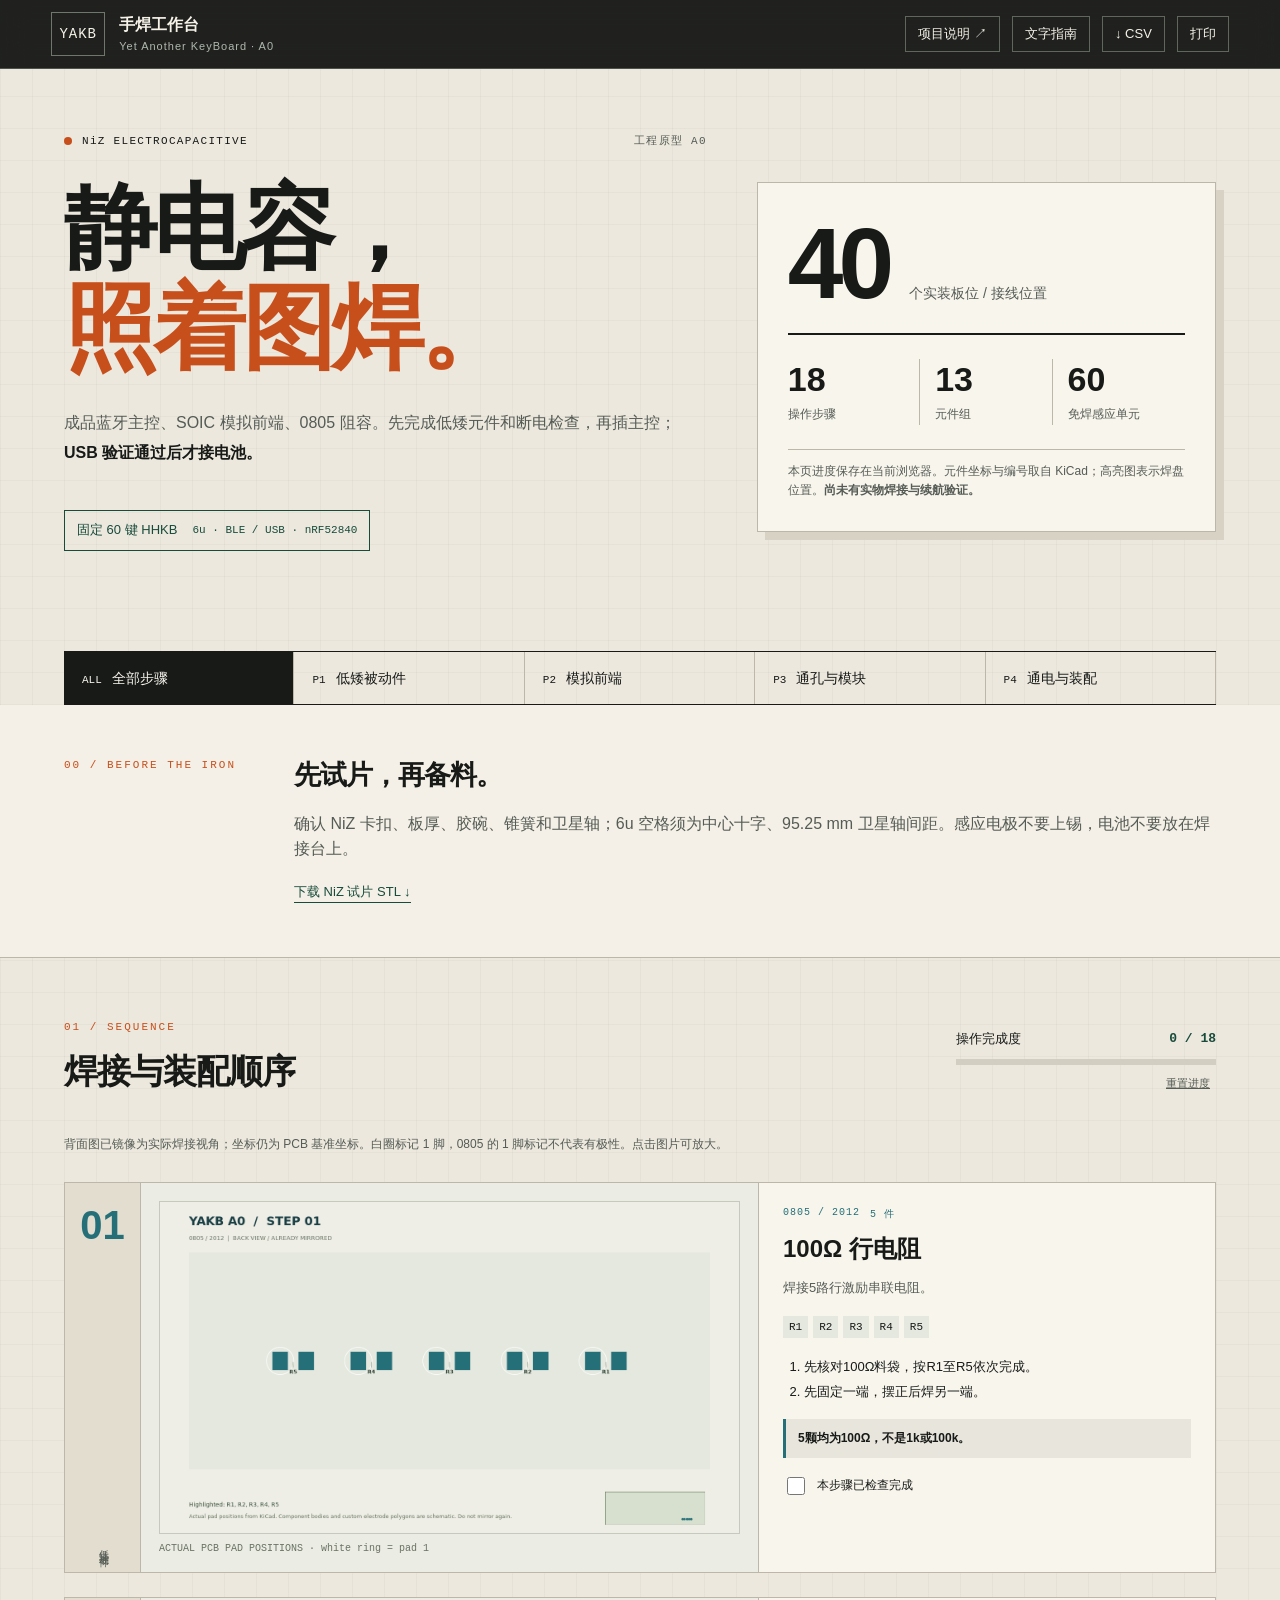
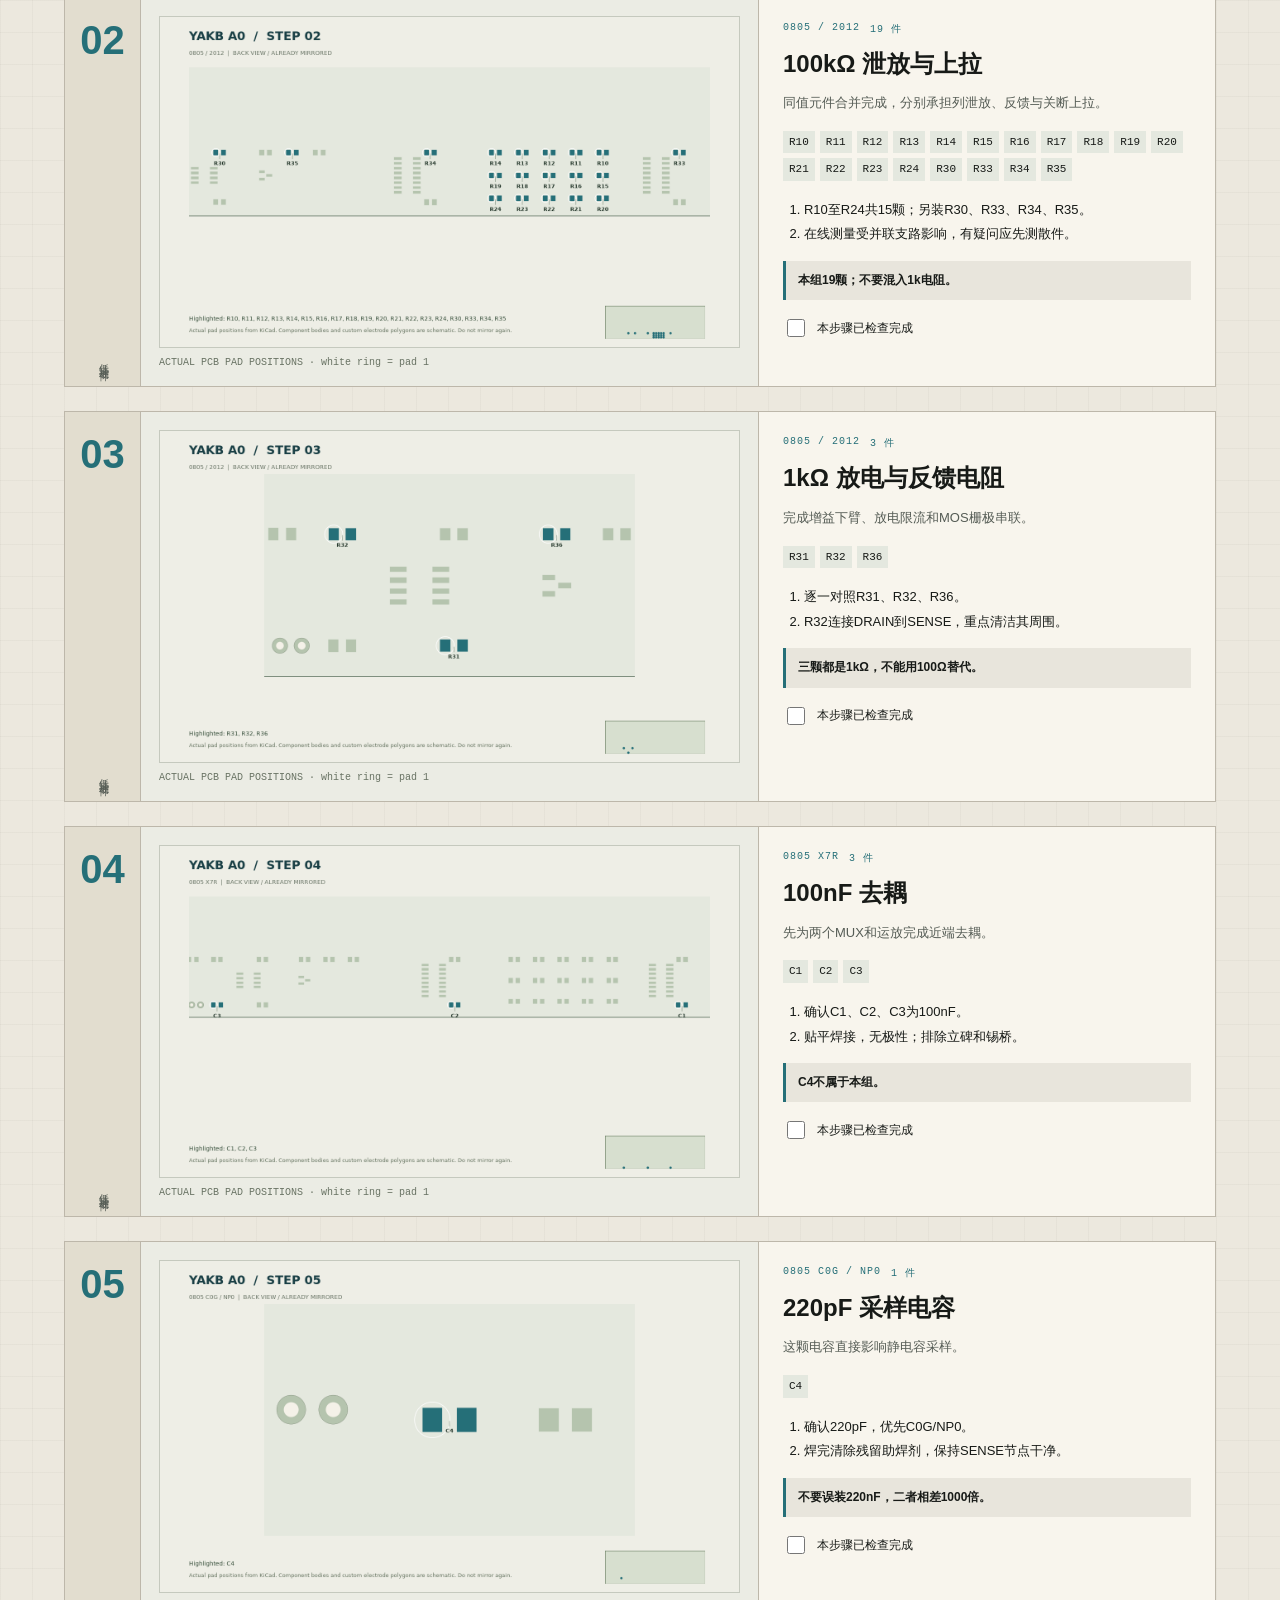
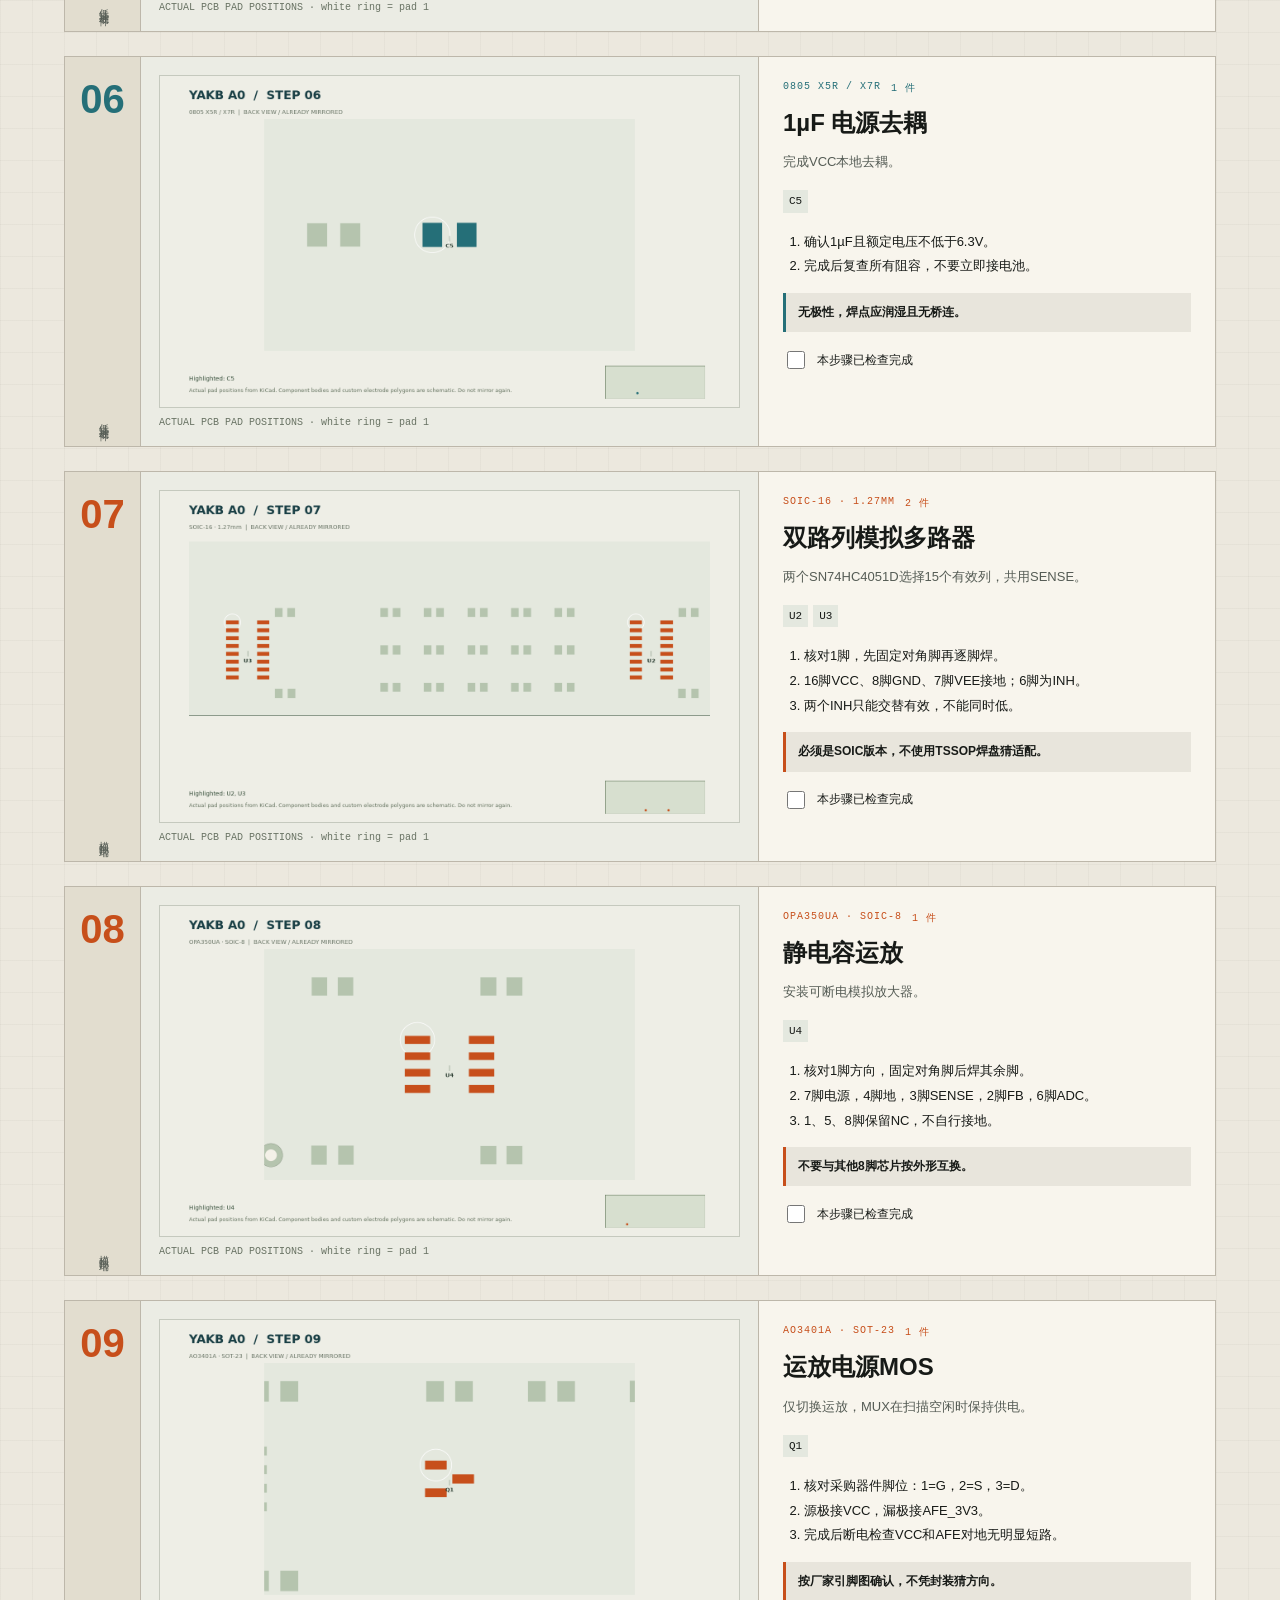
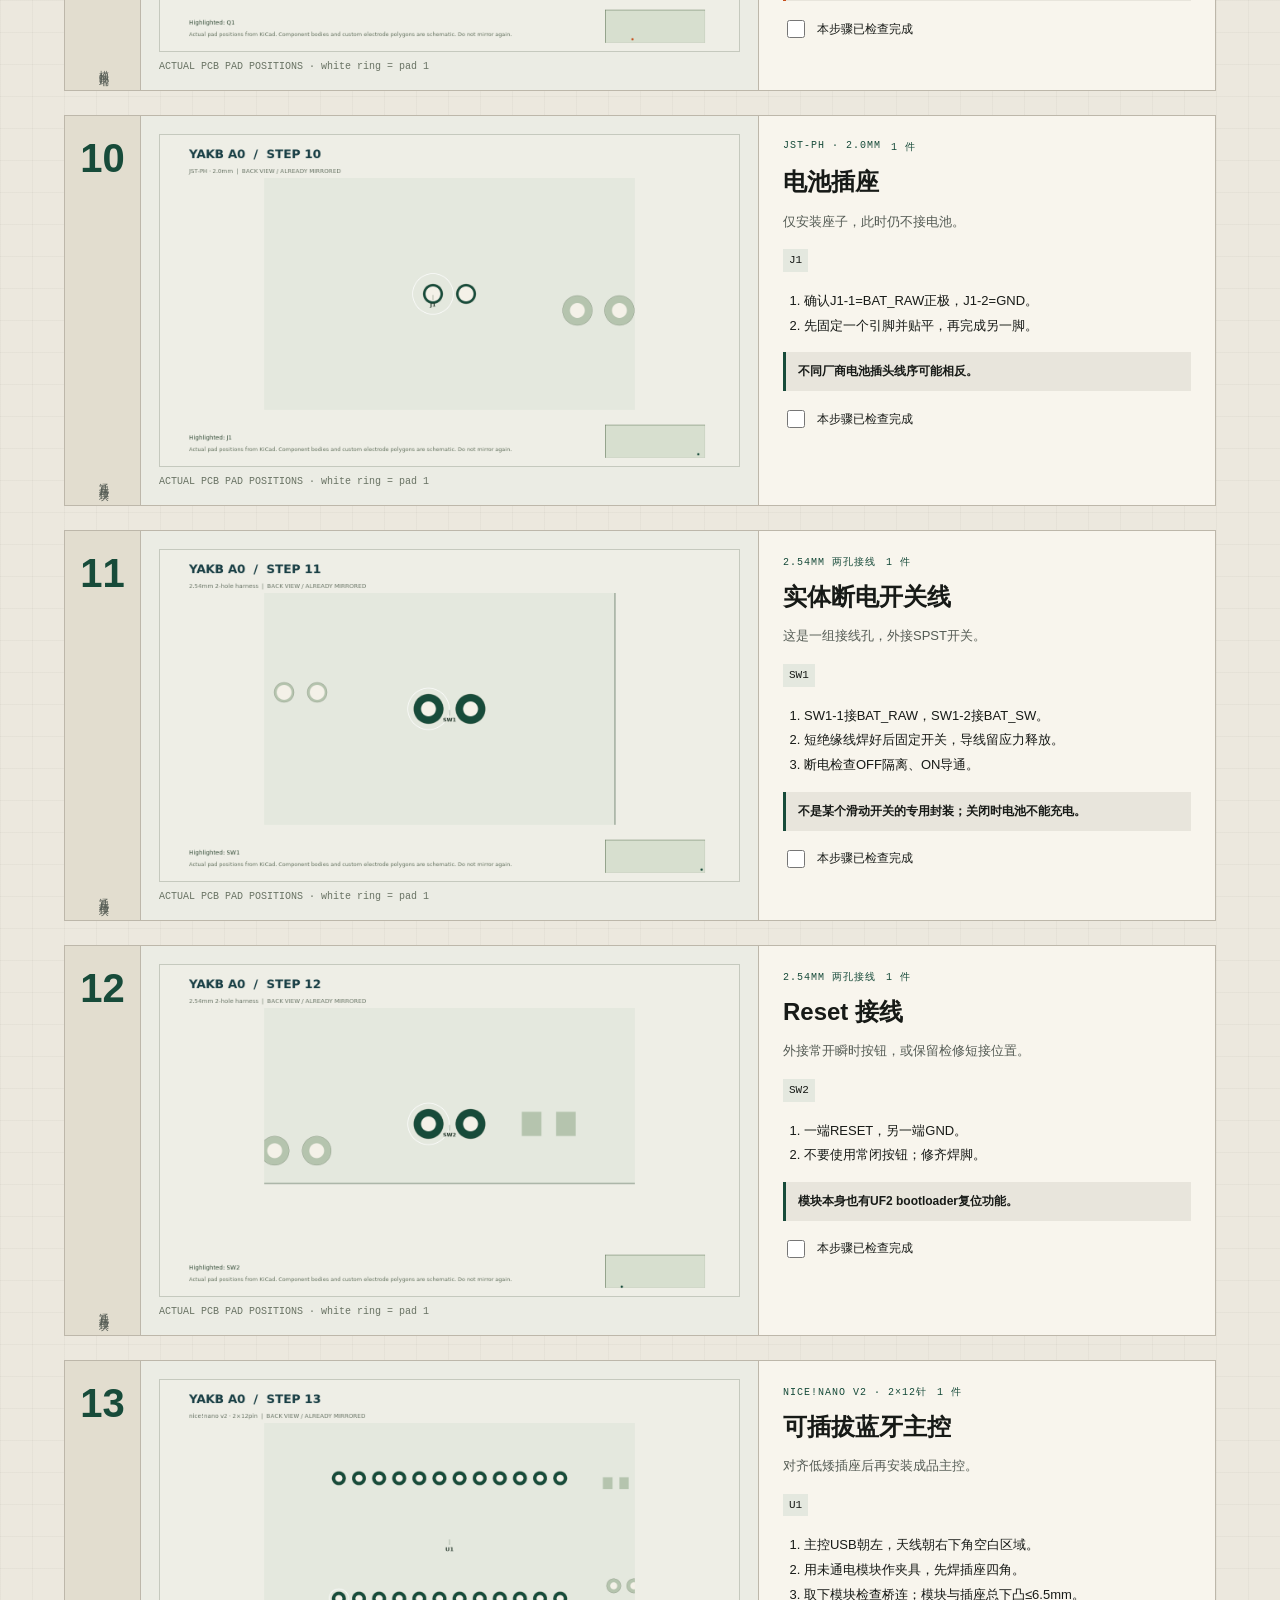
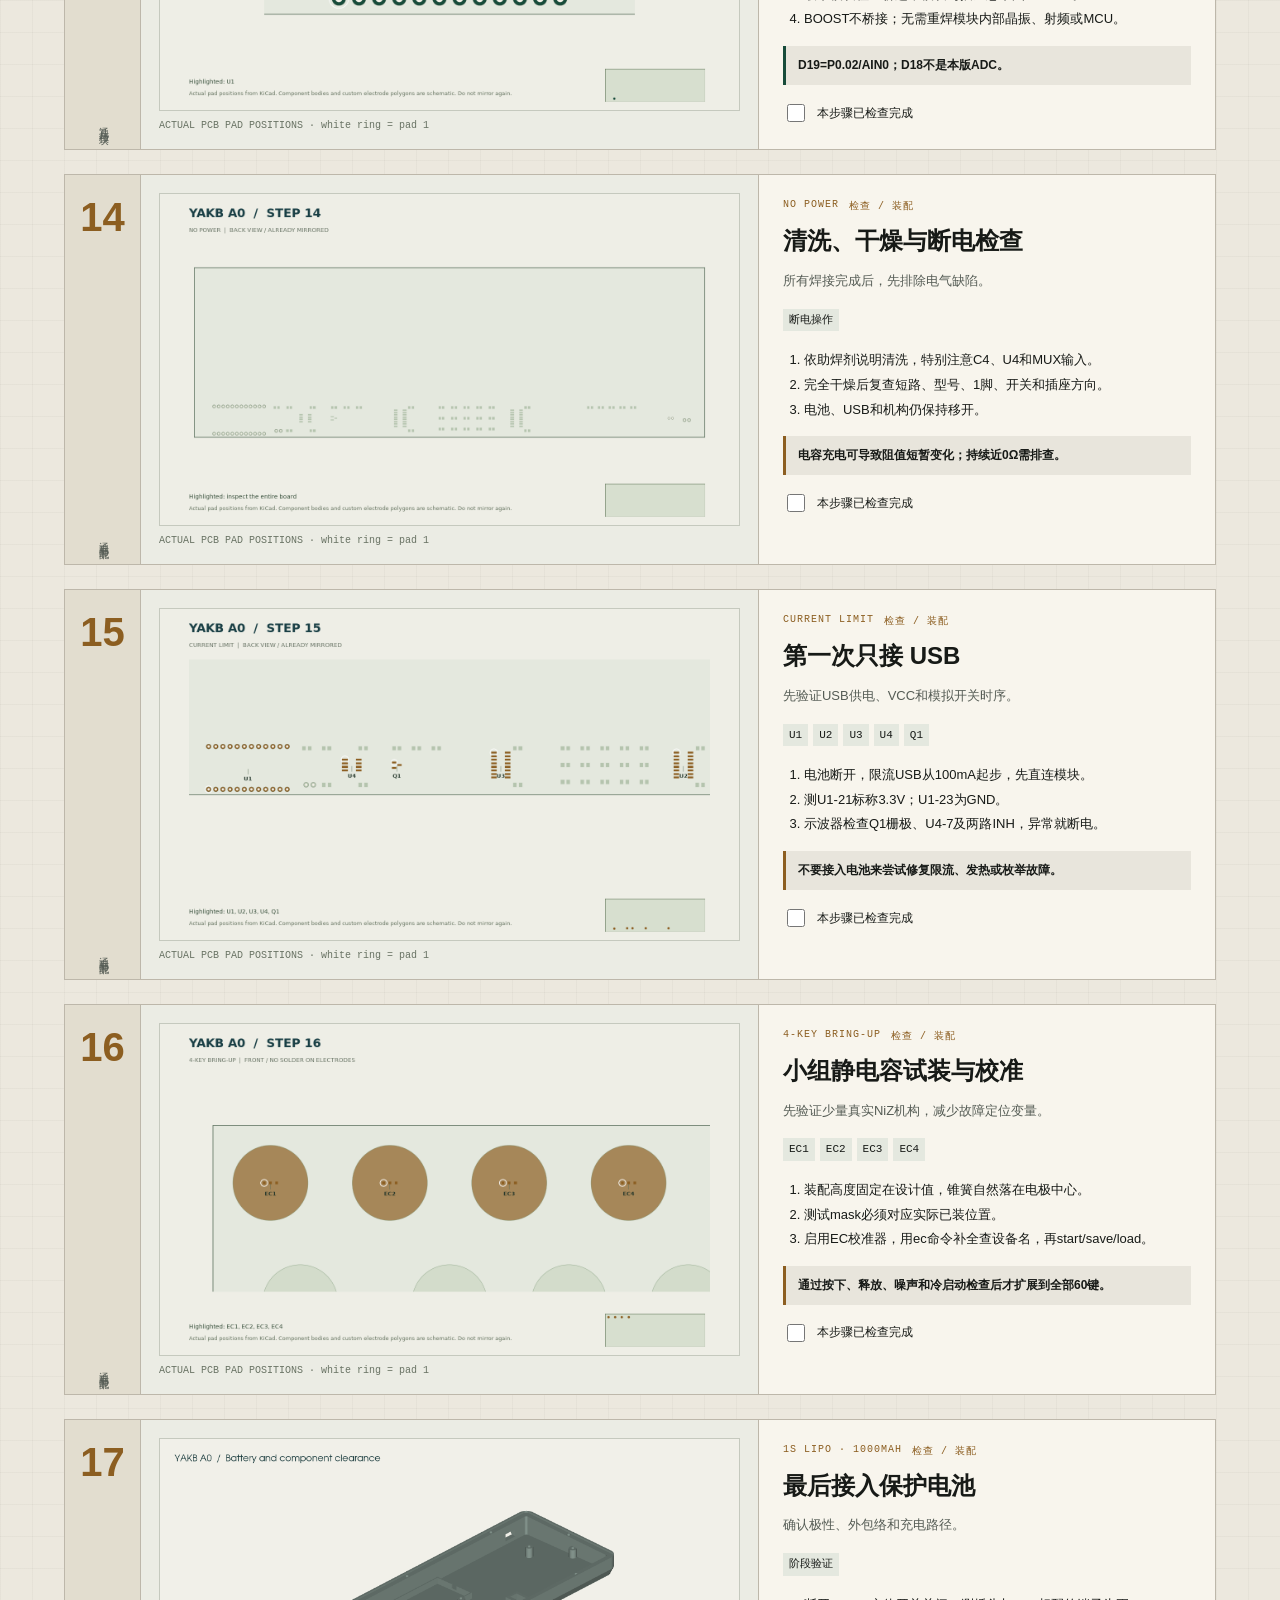
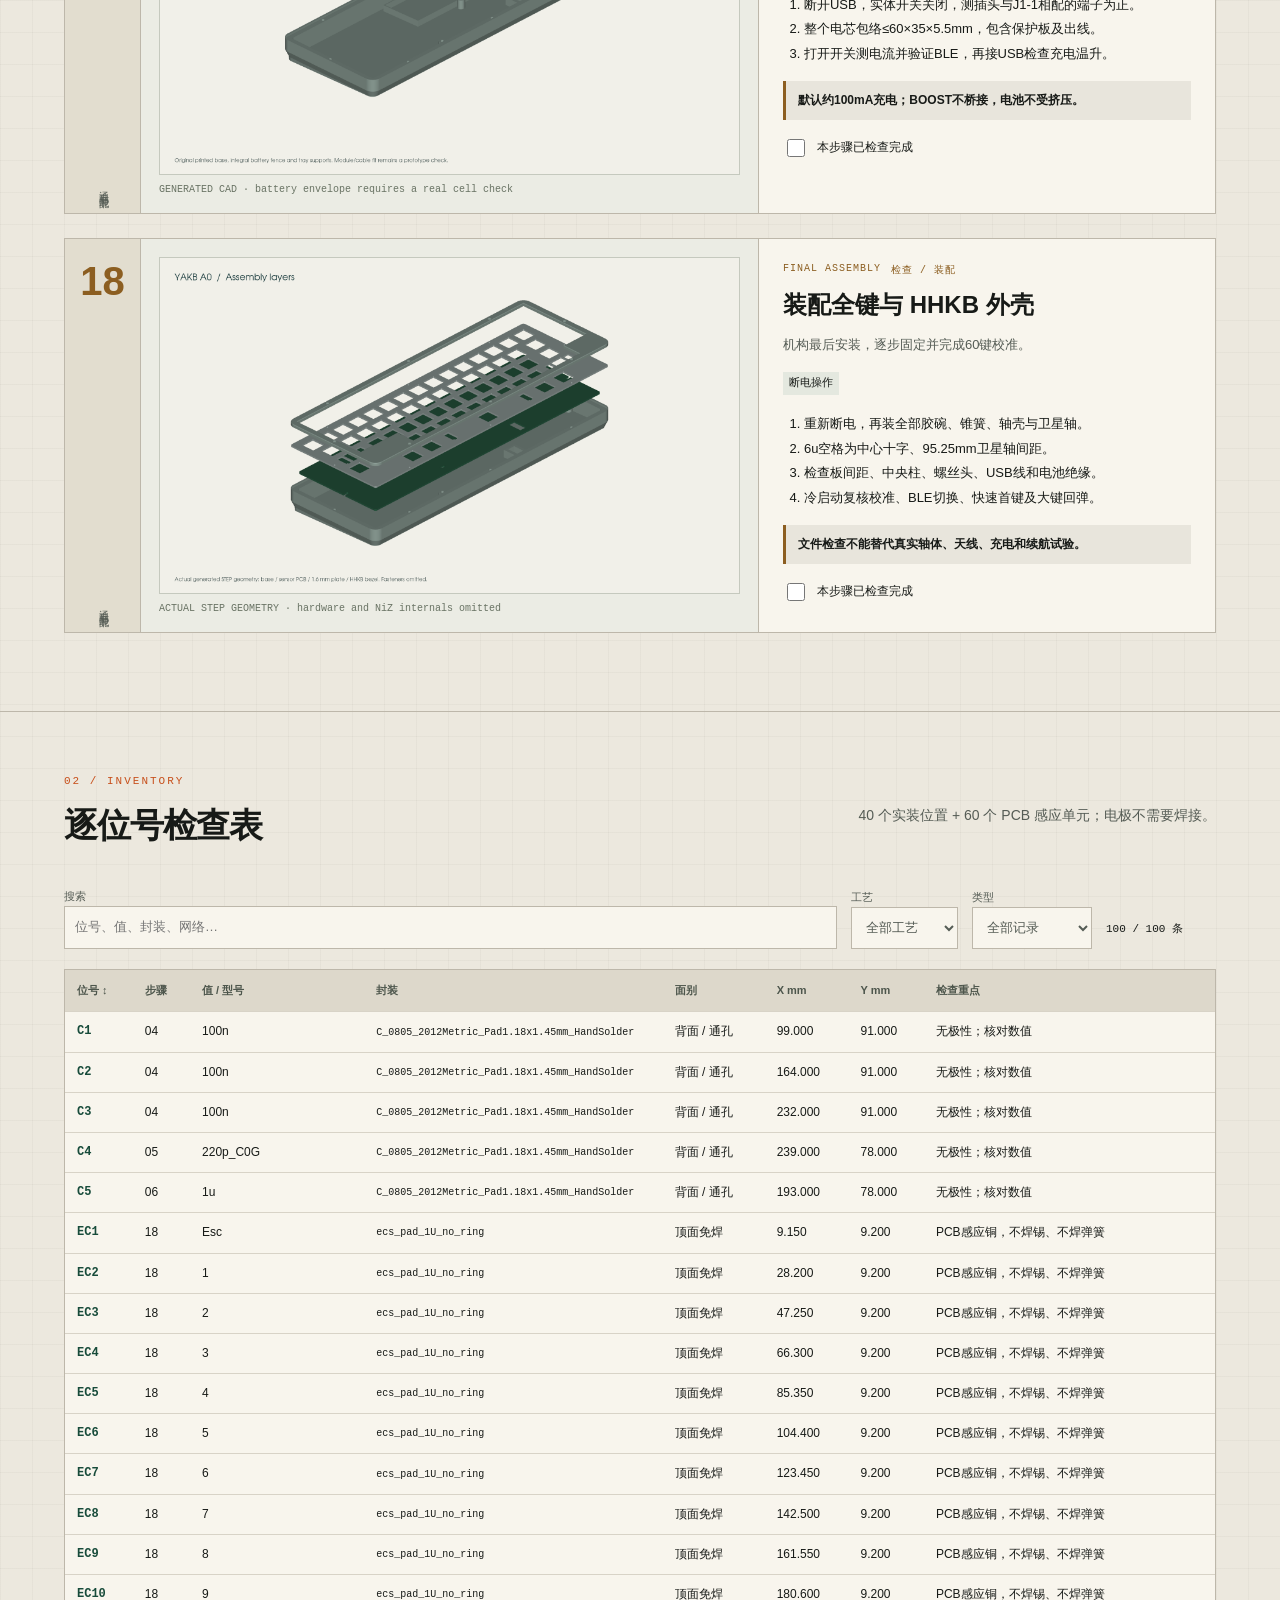
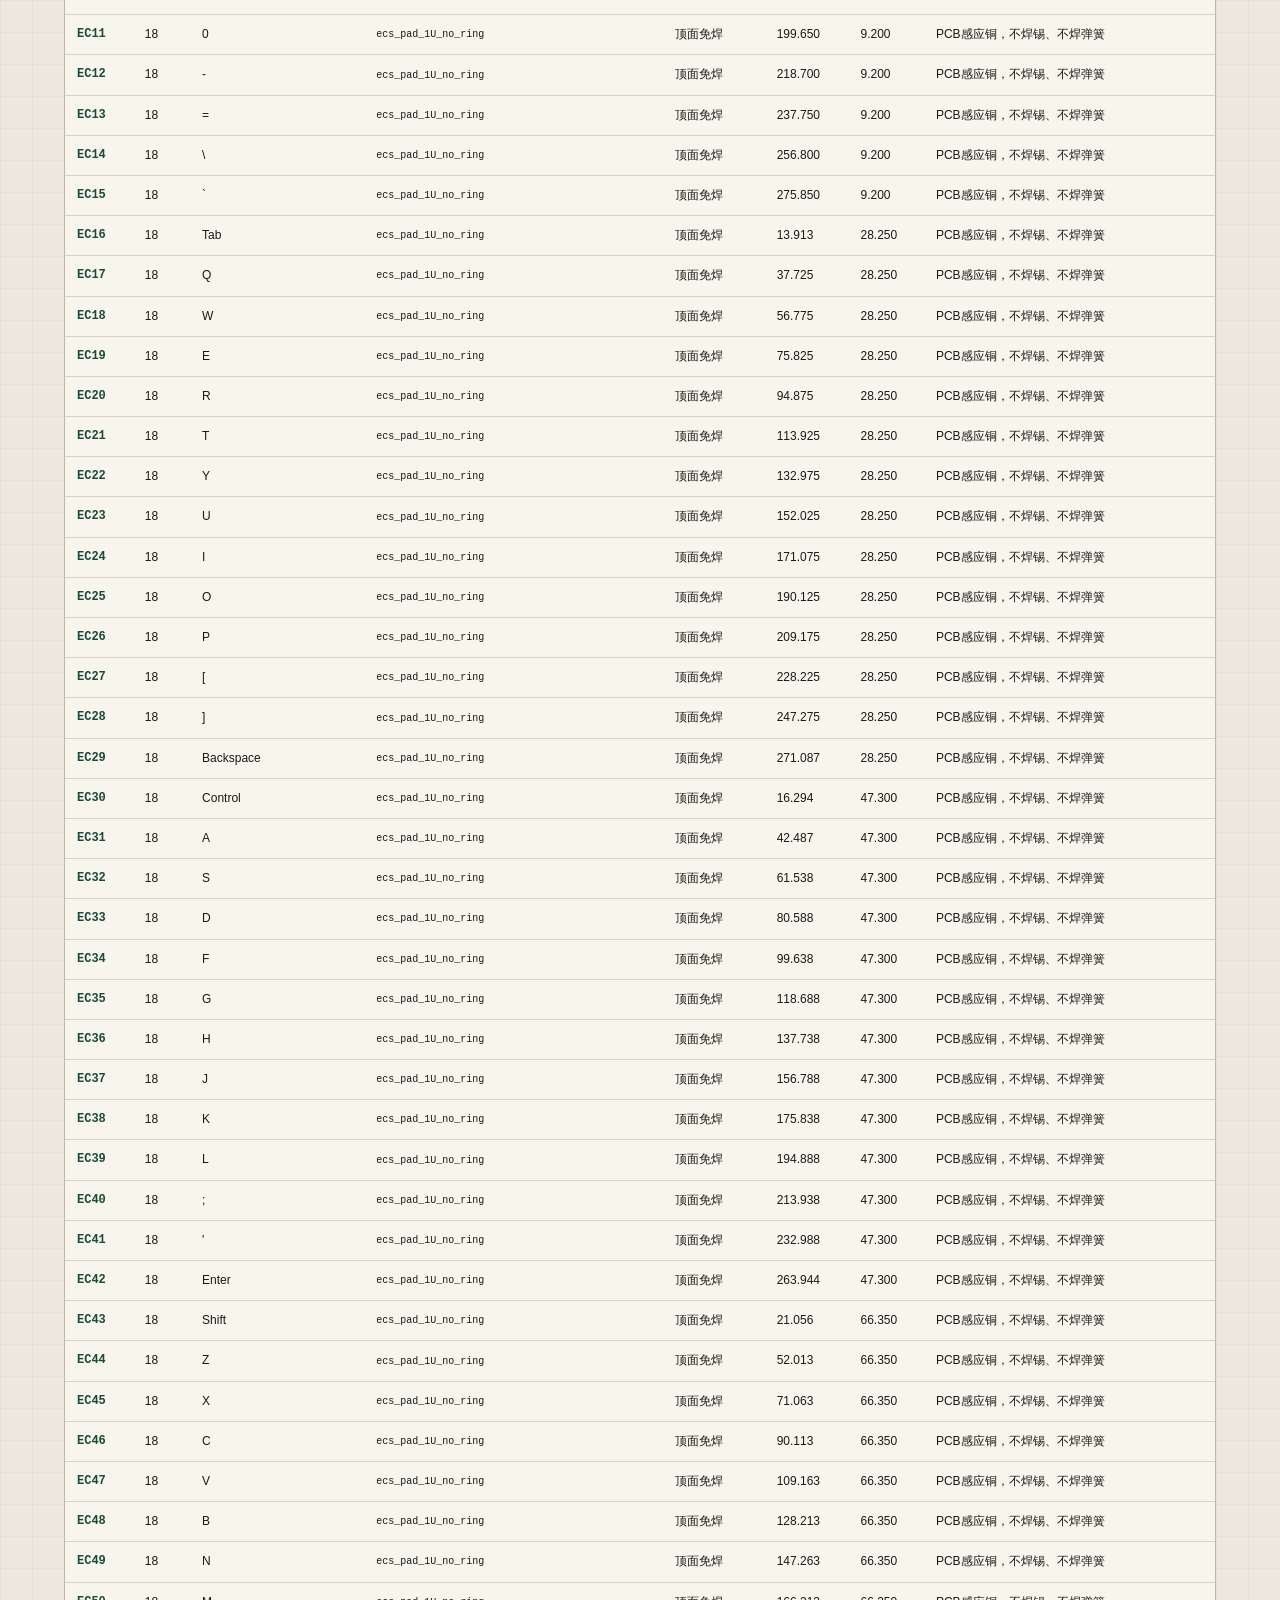
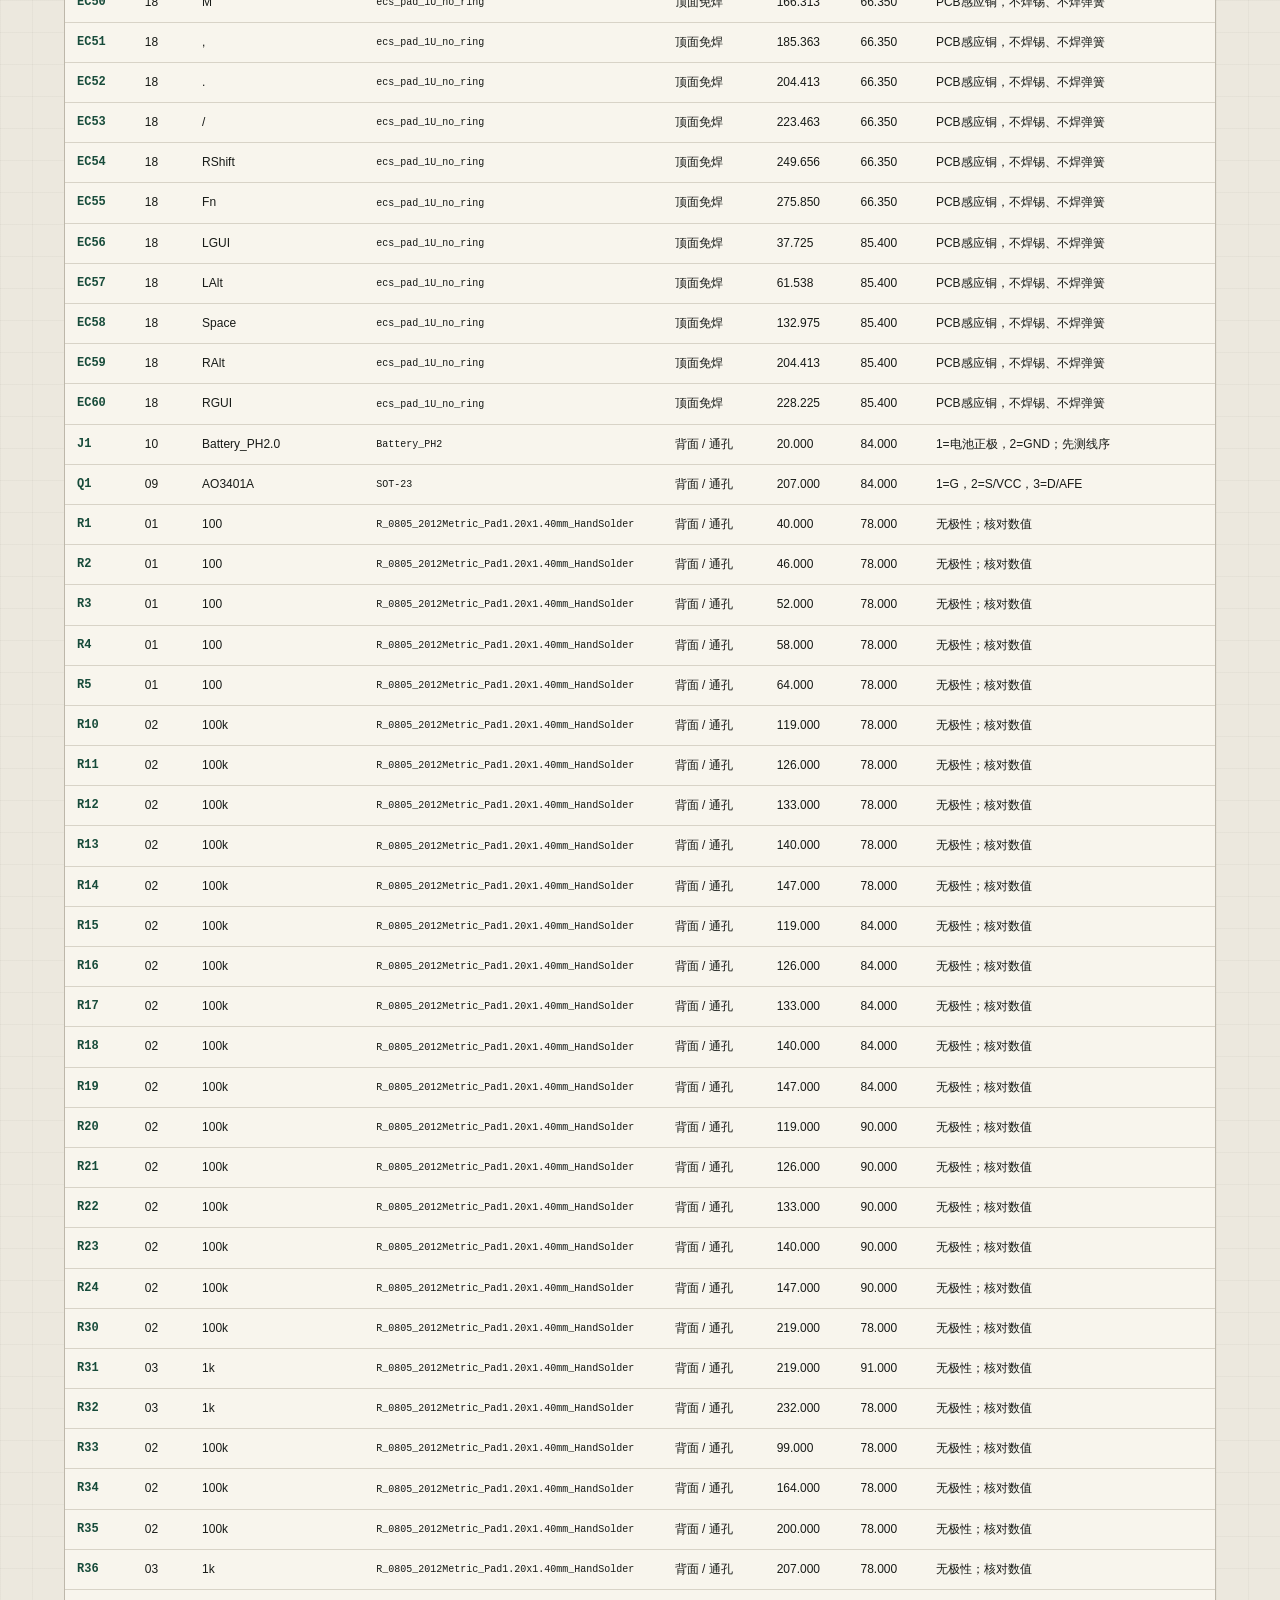
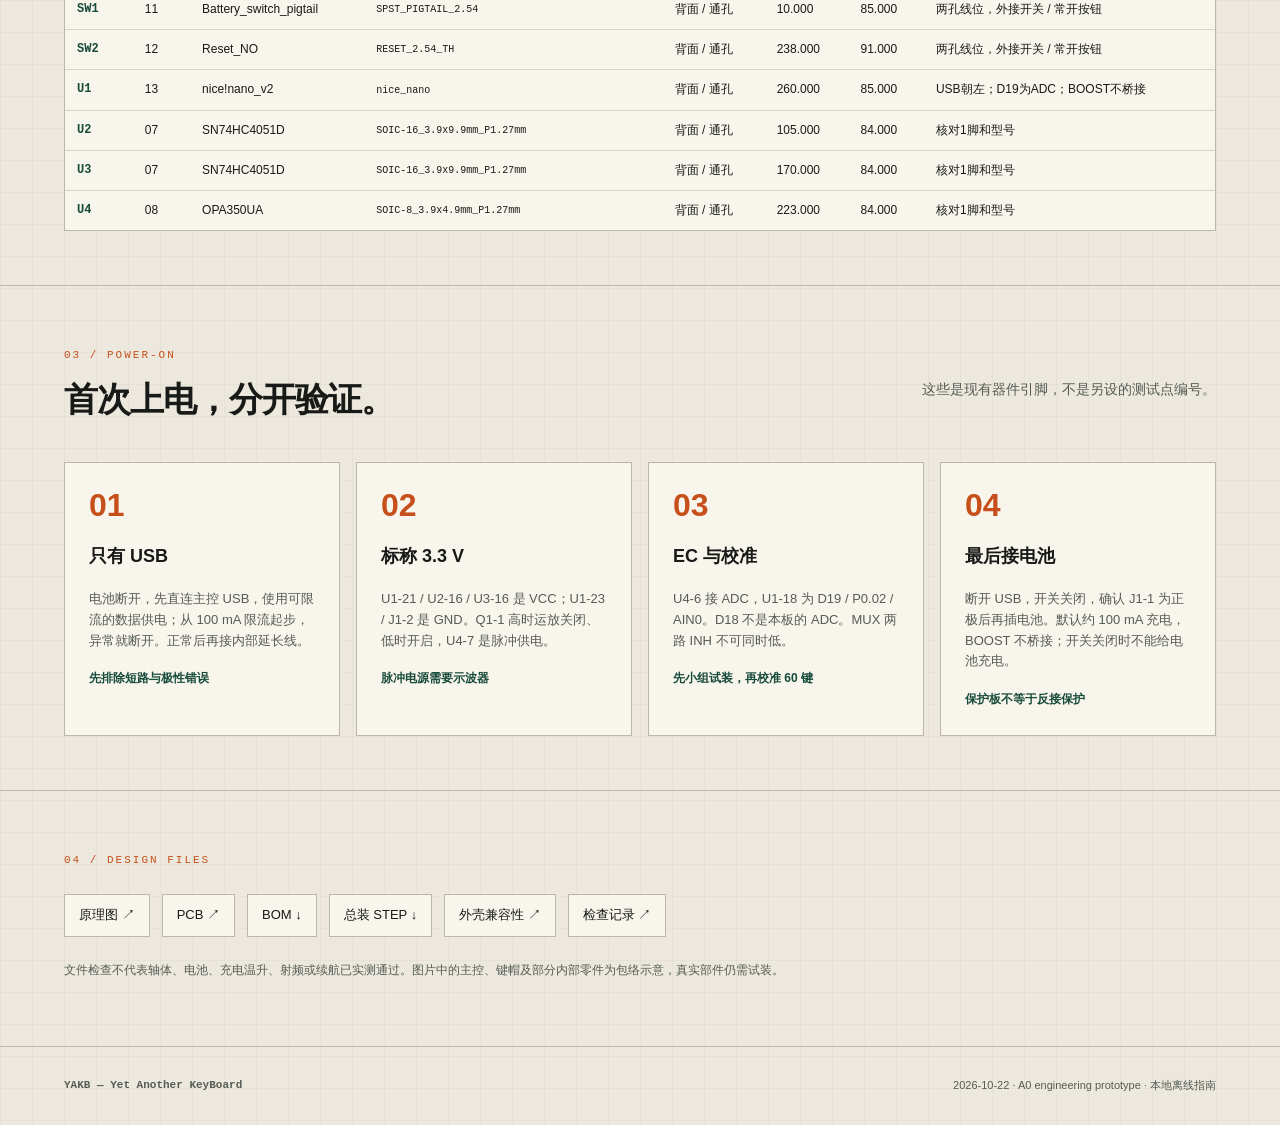
==== hardware/soldering/index.html @ 99c8b23a "feat: add YAKB NiZ HHKB wireless keyboard design" ====
<!doctype html>
<html lang="zh-CN"><head><meta charset="utf-8"><meta name="viewport" content="width=device-width,initial-scale=1"><meta name="description" content="YAKB NiZ 静电容键盘 A0 的本地手焊工作台，包含18步顺序、实际PCB焊盘高亮、位号筛选和可保存的检查进度。"><title>YAKB — 手焊工作台</title><link rel="stylesheet" href="styles.css"><script src="data.js" defer></script><script src="app.js" defer></script></head>
<body><a href="#workflow" class="skip">跳到焊接步骤</a>
<header><a class="brand" href="#top"><span class="mark">YAKB</span><span><strong>手焊工作台</strong><small>Yet Another KeyBoard · A0</small></span></a><nav><a href="../../README.zh-CN.md">项目说明 ↗</a><a href="../../docs/soldering-guide.zh-CN.md">文字指南</a><a href="placement-checklist.csv" download>↓ CSV</a><button id="print" type="button">打印</button></nav></header>
<main id="top"><section class="hero"><div class="hero-copy"><div class="eyebrow"><i></i> NiZ ELECTROCAPACITIVE <span>工程原型 A0</span></div><h1>静电容，<br><em>照着图焊。</em></h1><p>成品蓝牙主控、SOIC 模拟前端、0805 阻容。先完成低矮元件和断电检查，再插主控；<strong>USB 验证通过后才接电池。</strong></p><div class="build-lock">固定 60 键 HHKB <b>6u · BLE / USB · nRF52840</b></div></div><aside class="hero-data"><div class="total"><span>40</span><small>个实装板位 / 接线位置</small></div><div class="metrics"><div><b>18</b><small>操作步骤</small></div><div><b>13</b><small>元件组</small></div><div><b>60</b><small>免焊感应单元</small></div></div><p>本页进度保存在当前浏览器。元件坐标与编号取自 KiCad；高亮图表示焊盘位置。<strong>尚未有实物焊接与续航验证。</strong></p></aside><nav class="phase-rail" id="phases" aria-label="按工艺筛选"></nav></section>
<section class="band prerequisite"><span class="section-index">00 / BEFORE THE IRON</span><div><h2>先试片，再备料。</h2><p>确认 NiZ 卡扣、板厚、胶碗、锥簧和卫星轴；6u 空格须为中心十字、95.25 mm 卫星轴间距。感应电极不要上锡，电池不要放在焊接台上。</p><a href="../../mechanical/niz_fit_coupon.stl" download>下载 NiZ 试片 STL ↓</a></div></section>
<section class="band" id="workflow"><div class="section-head"><div><span class="section-index">01 / SEQUENCE</span><h2>焊接与装配顺序</h2></div><div class="progress"><div>操作完成度 <strong id="progressText" aria-live="polite">0 / 18</strong></div><div class="track"><i id="bar"></i></div><button id="reset" type="button">重置进度</button></div></div><p class="view-note">背面图已镜像为实际焊接视角；坐标仍为 PCB 基准坐标。白圈标记 1 脚，0805 的 1 脚标记不代表有极性。点击图片可放大。</p><div id="steps"></div><noscript><p>启用 JavaScript 可显示交互步骤。也可直接阅读上方链接的完整文字指南。</p></noscript></section>
<section class="band" id="inventory"><div class="section-head"><div><span class="section-index">02 / INVENTORY</span><h2>逐位号检查表</h2></div><p>40 个实装位置 + 60 个 PCB 感应单元；电极不需要焊接。</p></div><div class="tools"><label>搜索<input type="search" id="search" placeholder="位号、值、封装、网络…"></label><label>工艺<select id="phaseFilter"><option value="">全部工艺</option></select></label><label>类型<select id="typeFilter"><option value="">全部记录</option><option value="populate">实装 / 接线</option><option value="electrode">免焊感应电极</option></select></label><span id="rowCount" aria-live="polite"></span></div><div class="table-wrap"><table><thead><tr><th><button id="sortRef" type="button">位号 ↕</button></th><th>步骤</th><th>值 / 型号</th><th>封装</th><th>面别</th><th>X mm</th><th>Y mm</th><th>检查重点</th></tr></thead><tbody id="rows"></tbody></table></div><p id="empty" hidden>没有匹配的位号，请调整筛选条件。</p></section>
<section class="band" id="power"><div class="section-head"><div><span class="section-index">03 / POWER-ON</span><h2>首次上电，分开验证。</h2></div><p>这些是现有器件引脚，不是另设的测试点编号。</p></div><div class="checkpoints"><article><span>01</span><h3>只有 USB</h3><p>电池断开，先直连主控 USB，使用可限流的数据供电；从 100 mA 限流起步，异常就断开。正常后再接内部延长线。</p><b>先排除短路与极性错误</b></article><article><span>02</span><h3>标称 3.3 V</h3><p>U1-21 / U2-16 / U3-16 是 VCC；U1-23 / J1-2 是 GND。Q1-1 高时运放关闭、低时开启，U4-7 是脉冲供电。</p><b>脉冲电源需要示波器</b></article><article><span>03</span><h3>EC 与校准</h3><p>U4-6 接 ADC，U1-18 为 D19 / P0.02 / AIN0。D18 不是本板的 ADC。MUX 两路 INH 不可同时低。</p><b>先小组试装，再校准 60 键</b></article><article><span>04</span><h3>最后接电池</h3><p>断开 USB，开关关闭，确认 J1-1 为正极后再插电池。默认约 100 mA 充电，BOOST 不桥接；开关关闭时不能给电池充电。</p><b>保护板不等于反接保护</b></article></div></section>
<section class="band references"><span class="section-index">04 / DESIGN FILES</span><div><a href="../YAKB.kicad_sch">原理图 ↗</a><a href="../YAKB.kicad_pcb">PCB ↗</a><a href="../BOM.csv">BOM ↓</a><a href="../../mechanical/assembly.step">总装 STEP ↓</a><a href="../../docs/compatibility.zh-CN.md">外壳兼容性 ↗</a><a href="../../reports/">检查记录 ↗</a></div><p>文件检查不代表轴体、电池、充电温升、射频或续航已实测通过。图片中的主控、键帽及部分内部零件为包络示意，真实部件仍需试装。</p></section></main>
<footer><b>YAKB — Yet Another KeyBoard</b><span>2026-10-22 · A0 engineering prototype · 本地离线指南</span></footer>
<dialog id="viewer"><button id="closeViewer" type="button" aria-label="关闭放大图">关闭 ×</button><img id="zoomImage" alt=""><p id="zoomCaption"></p></dialog><div id="toast" role="status" aria-live="polite"></div>
</body></html>
---- hardware/soldering/styles.css ----
:root{--paper:#ece8de;--surface:#f8f5ed;--ink:#171a17;--muted:#555c55;--line:#bdb7aa;--orange:#c74f1b;--green:#174b3a;--mono:"SFMono-Regular",Menlo,Consolas,monospace;--display:"DIN Alternate","Avenir Next Condensed","PingFang SC",sans-serif;--body:"Avenir Next","PingFang SC","Hiragino Sans GB",sans-serif}*{box-sizing:border-box}html{scroll-behavior:smooth;scroll-padding-top:90px}body{margin:0;background:linear-gradient(#171a1708 1px,transparent 1px),linear-gradient(90deg,#171a1708 1px,transparent 1px),var(--paper);background-size:32px 32px;color:var(--ink);font:16px/1.6 var(--body)}a{color:inherit;text-decoration:none}button,input,select{font:inherit;color:inherit}button,a,input,select{outline-offset:4px}button:focus-visible,a:focus-visible,input:focus-visible,select:focus-visible{outline:3px solid #256f78}button{cursor:pointer}img{display:block;max-width:100%}.skip{position:fixed;top:-70px;z-index:100;background:var(--green);color:white;padding:12px}.skip:focus{top:8px}header{position:sticky;top:0;z-index:20;background:#171a17f5;color:#f6f2e8;display:flex;justify-content:space-between;align-items:center;padding:12px 4vw;border-bottom:1px solid #4c534b;backdrop-filter:blur(14px)}.brand{display:flex;align-items:center;gap:14px}.mark{display:grid;place-items:center;width:54px;height:44px;border:1px solid #6d786b;font:14px var(--mono);letter-spacing:1px}.brand strong,.brand small{display:block}.brand small{color:#afb8ad;font-size:11px;letter-spacing:1px}header nav{display:flex;gap:12px;align-items:center}header nav a,header button{padding:7px 12px;border:1px solid #5e685a;font-size:13px;background:transparent;color:inherit}header nav a:hover,header button:hover{background:#ffffff18}main{max-width:1600px;margin:auto}.hero{display:grid;grid-template-columns:1.4fr 1fr;gap:50px;padding:64px 5vw 0}.eyebrow{display:flex;align-items:center;gap:10px;font:11px var(--mono);letter-spacing:1.3px}.eyebrow i{width:8px;height:8px;background:var(--orange);border-radius:50%}.eyebrow span{margin-left:auto;color:var(--muted)}h1{font:clamp(62px,7.3vw,112px)/1.07 var(--display);font-weight:850;letter-spacing:-4px;margin:30px 0}h1 em{font-style:normal;color:var(--orange)}.hero-copy p{max-width:620px;color:var(--muted);line-height:1.9}.hero-copy p strong{color:var(--ink)}.build-lock{display:inline-flex;gap:15px;flex-wrap:wrap;align-items:center;margin:25px 0 30px;padding:9px 12px;border:1px solid var(--green);font-size:13px;color:var(--green)}.build-lock b{font:11px var(--mono)}.hero-data{align-self:center;border:1px solid var(--line);background:var(--surface);padding:30px;box-shadow:8px 8px 0 #d8d2c5}.total{border-bottom:2px solid var(--ink);padding-bottom:20px;display:flex;align-items:baseline;gap:20px}.total span{font:100px/1 var(--display);font-weight:800;letter-spacing:-5px}.total small{font-size:14px;color:var(--muted)}.metrics{display:grid;grid-template-columns:repeat(3,1fr);padding:24px 0;border-bottom:1px solid var(--line)}.metrics div{border-right:1px solid var(--line);padding:0 15px}.metrics div:first-child{padding-left:0}.metrics div:last-child{border:0}.metrics b{display:block;font:34px/1.2 var(--display);font-weight:800}.metrics small{font-size:12px;color:var(--muted)}.hero-data p{font-size:12px;color:var(--muted);margin-bottom:0}.phase-rail{grid-column:1/-1;display:flex;border-top:1px solid var(--ink);border-bottom:1px solid var(--ink);margin-top:20px;overflow:auto}.phase-rail button{flex:1;white-space:nowrap;background:transparent;border:0;border-right:1px solid var(--line);padding:15px 18px;text-align:left;font-size:14px}.phase-rail button b{font:11px var(--mono);margin-right:10px}.phase-rail button.active{background:var(--ink);color:var(--surface)}.band{padding:54px 5vw;border-bottom:1px solid var(--line)}.section-index{font:11px var(--mono);letter-spacing:2px;color:var(--orange)}h2{font:34px/1.25 var(--display);font-weight:800;margin:12px 0 18px;letter-spacing:-1px}.section-head{display:flex;justify-content:space-between;gap:28px;align-items:center;margin-bottom:24px}.section-head>p{max-width:480px;color:var(--muted);font-size:14px}.prerequisite{display:grid;grid-template-columns:200px 1fr;gap:30px;background:#f4f0e7}.prerequisite h2{font-size:27px;margin-top:0}.prerequisite p{color:var(--muted);max-width:920px}.prerequisite a{font-size:13px;color:var(--green);border-bottom:1px solid;padding-bottom:3px}.progress{min-width:260px}.progress>div:first-child{display:flex;justify-content:space-between;font-size:13px}.progress strong{font-family:var(--mono);color:var(--green)}.track{height:6px;background:#d3cec2;margin:9px 0}.track i{display:block;width:0;height:100%;background:var(--green);transition:width .25s}.progress button{float:right;border:0;background:transparent;text-decoration:underline;font-size:11px;color:var(--muted)}.view-note{font-size:12px;color:var(--muted);margin-bottom:28px}.step{display:grid;grid-template-columns:76px minmax(0,1.35fr) minmax(280px,1fr);border:1px solid var(--line);background:var(--surface);margin:0 0 24px;scroll-margin-top:90px}.step.is-done{border-color:#709780}.step[hidden]{display:none}.step-side{display:flex;flex-direction:column;align-items:center;justify-content:space-between;border-right:1px solid var(--line);padding:20px 8px;background:#e2ddcf}.step-number{font:40px var(--display);font-weight:800;color:var(--phase)}.step-side small{writing-mode:vertical-rl;letter-spacing:2px;font:10px var(--mono);color:var(--muted)}.step figure{margin:0;background:#ebece4;padding:18px;display:flex;flex-direction:column;justify-content:center;min-width:0}.step figure button{border:0;padding:0;background:transparent;cursor:zoom-in}.step figure img{width:100%;height:auto;border:1px solid #c5c9be}.step figcaption{font:10px var(--mono);color:#697364;margin-top:9px}.step-copy{padding:24px;border-left:1px solid var(--line)}.step-meta{display:flex;gap:10px;font:10px var(--mono);color:var(--phase);text-transform:uppercase;letter-spacing:1px}.step-copy h3{font:24px/1.35 var(--display);font-weight:800;margin:12px 0}.step-copy .summary{color:var(--muted);font-size:13px}.parts{display:flex;flex-wrap:wrap;gap:5px;margin:17px 0}.parts span{font:11px/1.5 var(--mono);background:#e4e8df;padding:3px 6px;overflow-wrap:anywhere}.step-copy ol{margin:14px 0;padding-left:21px;font-size:13px;line-height:1.9}.checkpoint{border-left:3px solid var(--phase);background:#e8e5dc;padding:10px 12px;font-size:12px;font-weight:600}.done-label{display:flex;align-items:center;gap:9px;font-size:12px;padding-top:16px;cursor:pointer}.done-label input{width:18px;height:18px;accent-color:var(--green)}.step.is-done .step-number:after{content:"✓";display:block;font-size:20px;text-align:center;color:var(--green)}.tools{display:flex;align-items:end;gap:14px;margin-bottom:20px;flex-wrap:wrap}.tools label{font-size:11px;color:var(--muted)}.tools label:first-child{flex:1;min-width:230px}.tools input,.tools select{display:block;background:var(--surface);border:1px solid var(--line);padding:10px;font-size:13px;width:100%;min-height:42px}.tools>span{font:11px var(--mono);padding-bottom:13px;min-width:110px}.table-wrap{overflow:auto;border:1px solid var(--line)}table{border-collapse:collapse;width:100%;font-size:12px;background:var(--surface);min-width:1000px}th{text-align:left;background:#ddd8cb;color:#4d564c;font-size:11px;padding:12px;white-space:nowrap}td{padding:10px 12px;border-top:1px solid #d8d3c7}td:nth-child(1){font-family:var(--mono);font-weight:bold;color:var(--green)}td:nth-child(4){font:10px var(--mono);max-width:240px;overflow-wrap:anywhere}tbody tr:hover{background:#e6ecdf}th button{background:transparent;border:0;padding:0;font-size:inherit;font-weight:bold}.checkpoints{display:grid;grid-template-columns:repeat(4,1fr);gap:16px}.checkpoints article{background:var(--surface);padding:24px;border:1px solid var(--line)}.checkpoints article>span{font:32px var(--display);font-weight:800;color:var(--orange)}.checkpoints h3{font-size:18px}.checkpoints p{font-size:13px;color:var(--muted)}.checkpoints article>b{font-size:12px;color:var(--green)}.references>div{display:flex;flex-wrap:wrap;gap:12px;margin:24px 0}.references a{font-size:13px;border:1px solid var(--line);background:var(--surface);padding:10px 14px}.references p{font-size:12px;color:var(--muted);max-width:1000px}footer{max-width:1600px;margin:auto;display:flex;justify-content:space-between;gap:20px;padding:30px 5vw;font-size:11px;color:var(--muted)}footer b{font-family:var(--mono)}dialog{max-width:min(95vw,1800px);max-height:94vh;padding:24px;background:var(--surface);border:1px solid var(--ink)}dialog::backdrop{background:#0c140ede;backdrop-filter:blur(5px)}dialog button{float:right;margin-bottom:16px;padding:7px 14px;background:var(--ink);color:white;border:0}dialog img{clear:both;max-height:75vh;margin:auto;object-fit:contain}dialog p{font-size:12px;color:var(--muted)}#toast{position:fixed;bottom:25px;left:50%;transform:translateX(-50%);background:var(--ink);color:white;padding:10px 18px;font-size:12px;opacity:0;pointer-events:none;transition:opacity .2s;z-index:50}#toast.visible{opacity:1}@media(max-width:1000px){.hero{gap:25px;padding-top:38px}.hero-data{padding:20px}.total{gap:12px}.total span{font-size:80px}.metrics div{padding:0 8px}.step{grid-template-columns:56px minmax(0,1fr) minmax(240px,1fr)}.step-copy{padding:18px}.checkpoints{grid-template-columns:repeat(2,1fr)}header nav a:first-child{display:none}.prerequisite{grid-template-columns:150px 1fr}}@media(max-width:720px){header{padding:10px 18px}.brand small{max-width:150px;font-size:9px}header nav{gap:6px}header nav a,header button{padding:6px 9px;font-size:11px}header nav a:nth-child(2){display:none}.hero{display:block;padding:35px 20px 0}h1{font-size:76px;letter-spacing:-3px}.eyebrow{font-size:9px}.hero-data{margin:24px 0}.total span{font-size:80px}.phase-rail{margin-top:34px}.phase-rail button{padding:14px;font-size:12px}.band{padding:36px 20px}.prerequisite{display:block}.prerequisite>span{display:block;margin-bottom:20px}.section-head{align-items:flex-start;flex-direction:column;gap:10px}h2{font-size:29px}.progress{width:100%}.step{grid-template-columns:50px minmax(0,1fr)}.step-side{grid-row:1/3}.step figure{padding:12px}.step-copy{grid-column:2;border-left:0;border-top:1px solid var(--line)}.step-number{font-size:30px}.checkpoints{grid-template-columns:1fr}.checkpoints article{padding:20px}.tools label:not(:first-child){flex:1;min-width:125px}footer{flex-direction:column;padding:24px 20px}.hero-copy p{font-size:14px}.view-note{font-size:11px}}@media(prefers-reduced-motion:reduce){html{scroll-behavior:auto}*{transition:none!important}}@media print{body{background:white;color:black}header,.phase-rail,.progress button,.tools,dialog,#toast,.done-label,.skip{display:none!important}.hero{padding:20px;gap:20px}.hero-data{box-shadow:none}.band{padding:20px;break-inside:avoid}.step{display:grid!important;break-inside:avoid;grid-template-columns:40px 1.2fr 1fr;font-size:10px}.step-copy{padding:12px}.step-copy h3{font-size:18px}.step-copy ol,.step-copy p{font-size:10px}.table-wrap{overflow:visible}table{min-width:0;font-size:8px}td,th{padding:5px}.checkpoints{grid-template-columns:repeat(2,1fr)}h1{font-size:60px}.hero-data .total span{font-size:70px}}
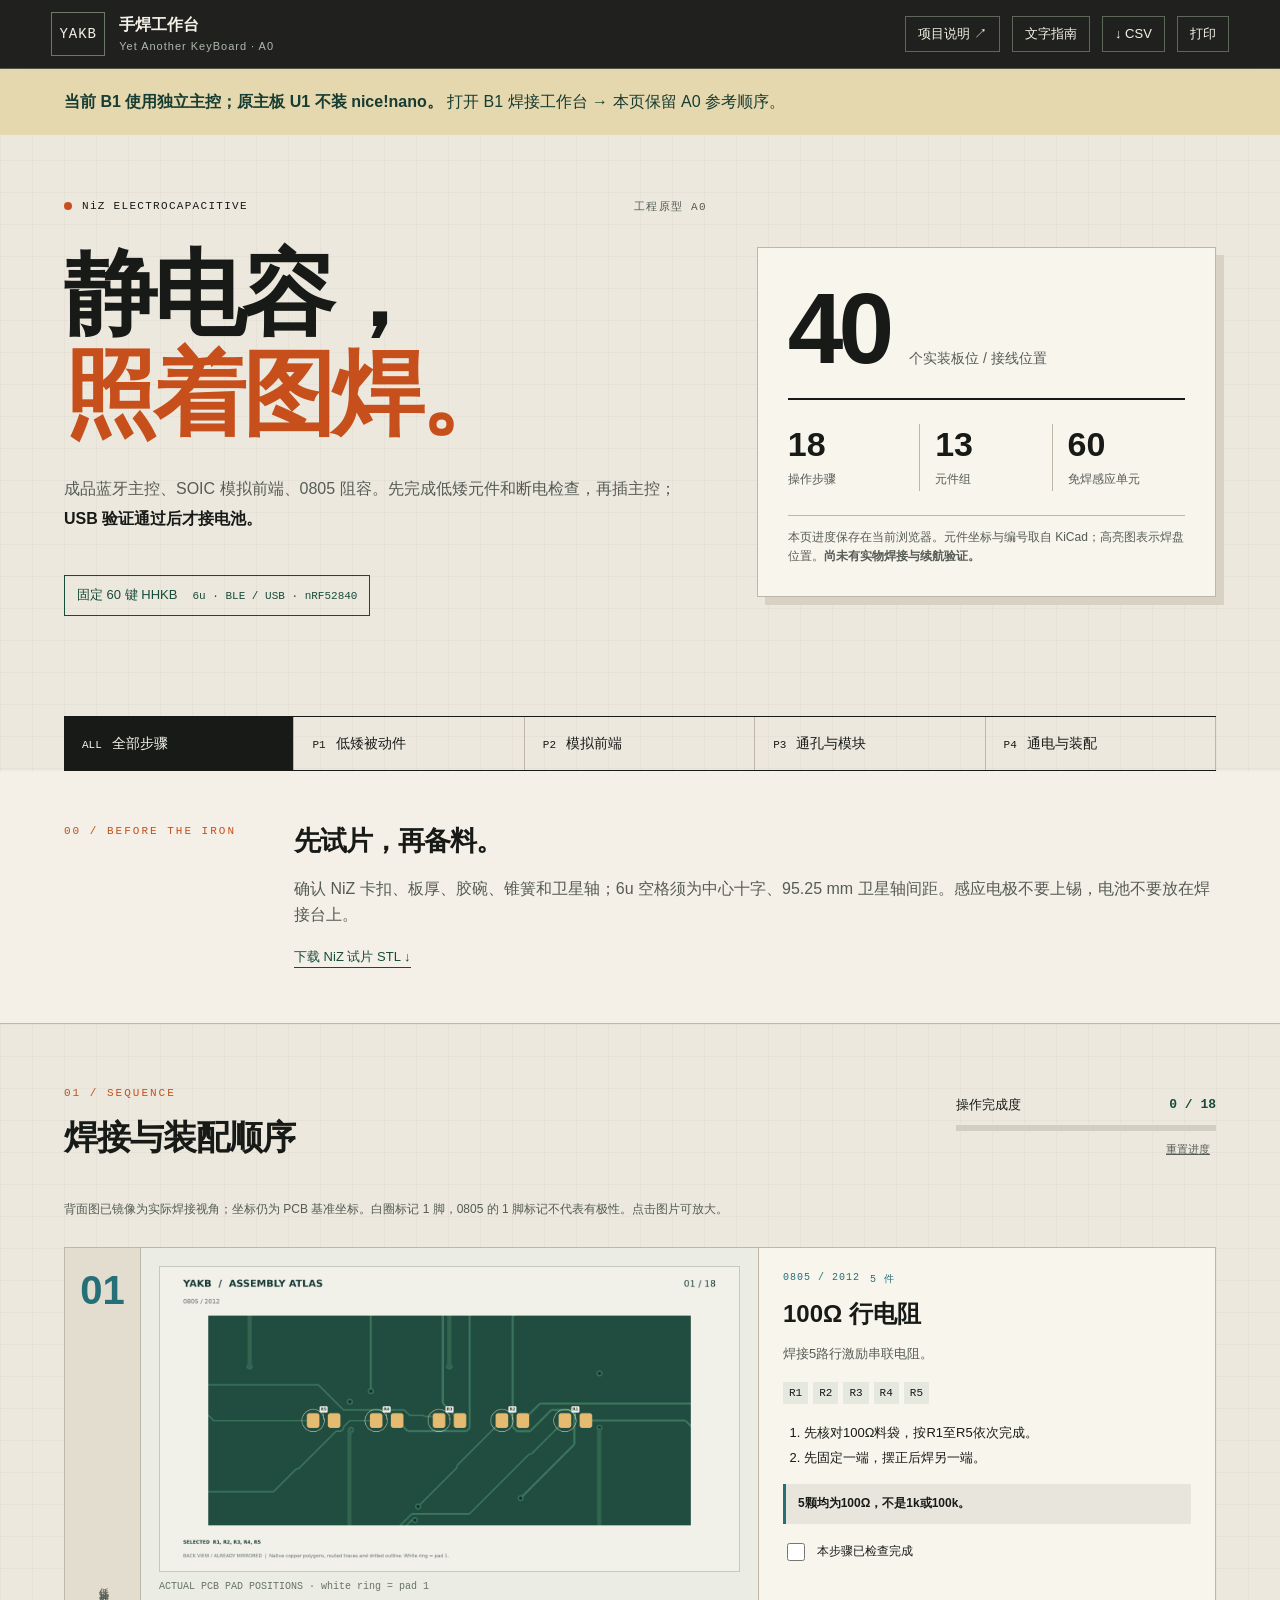
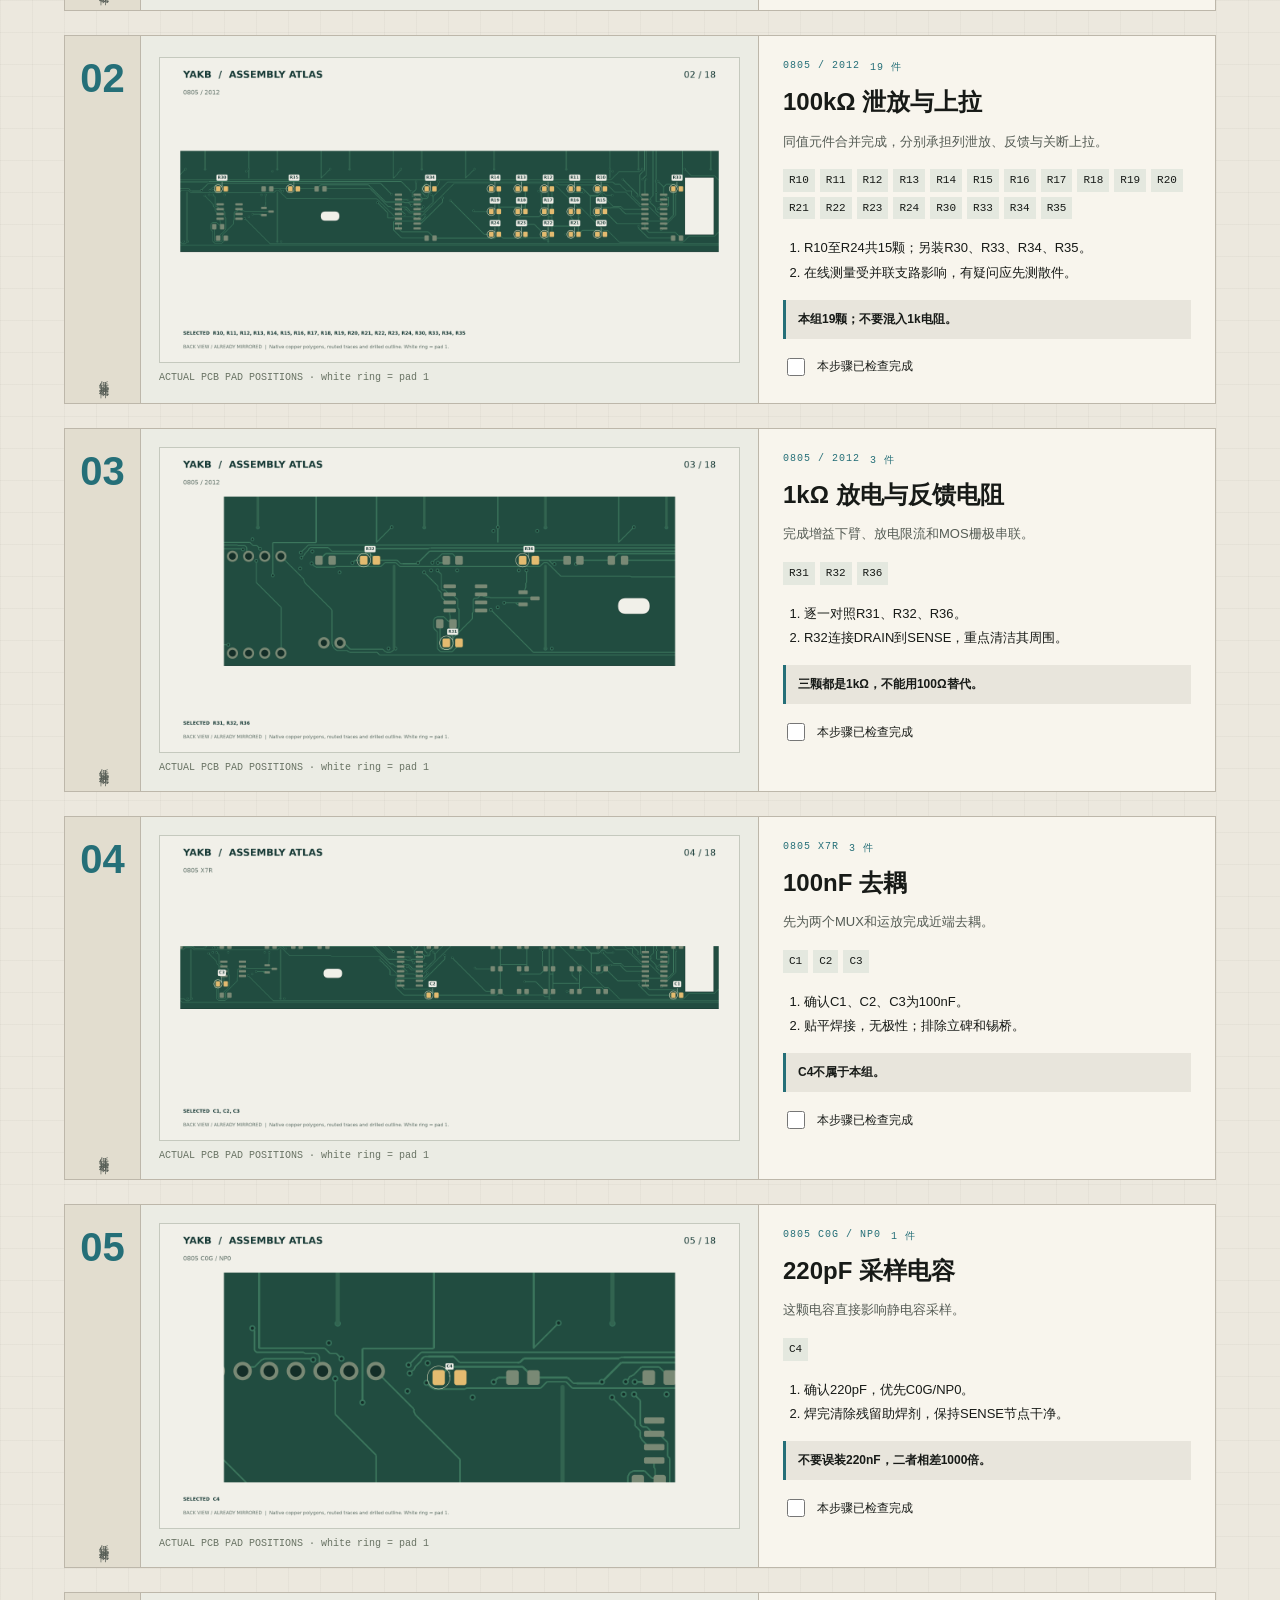
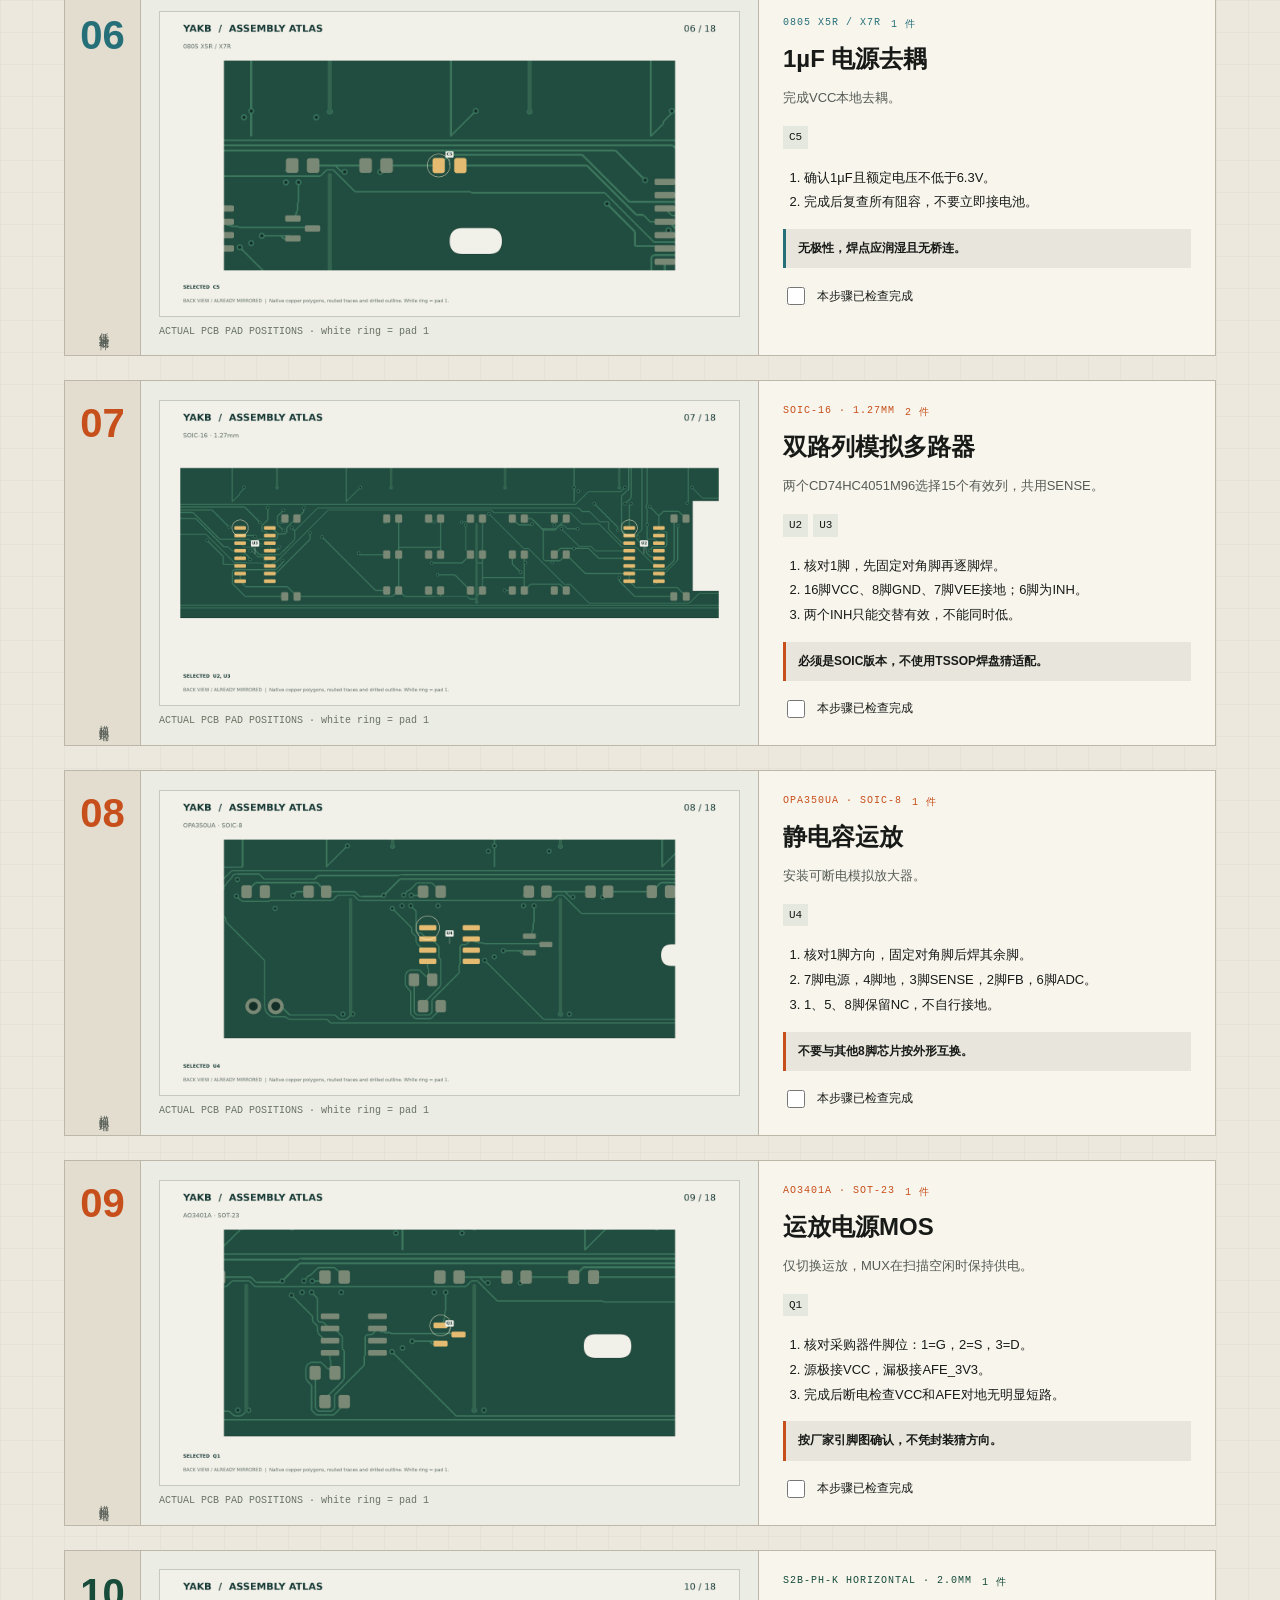
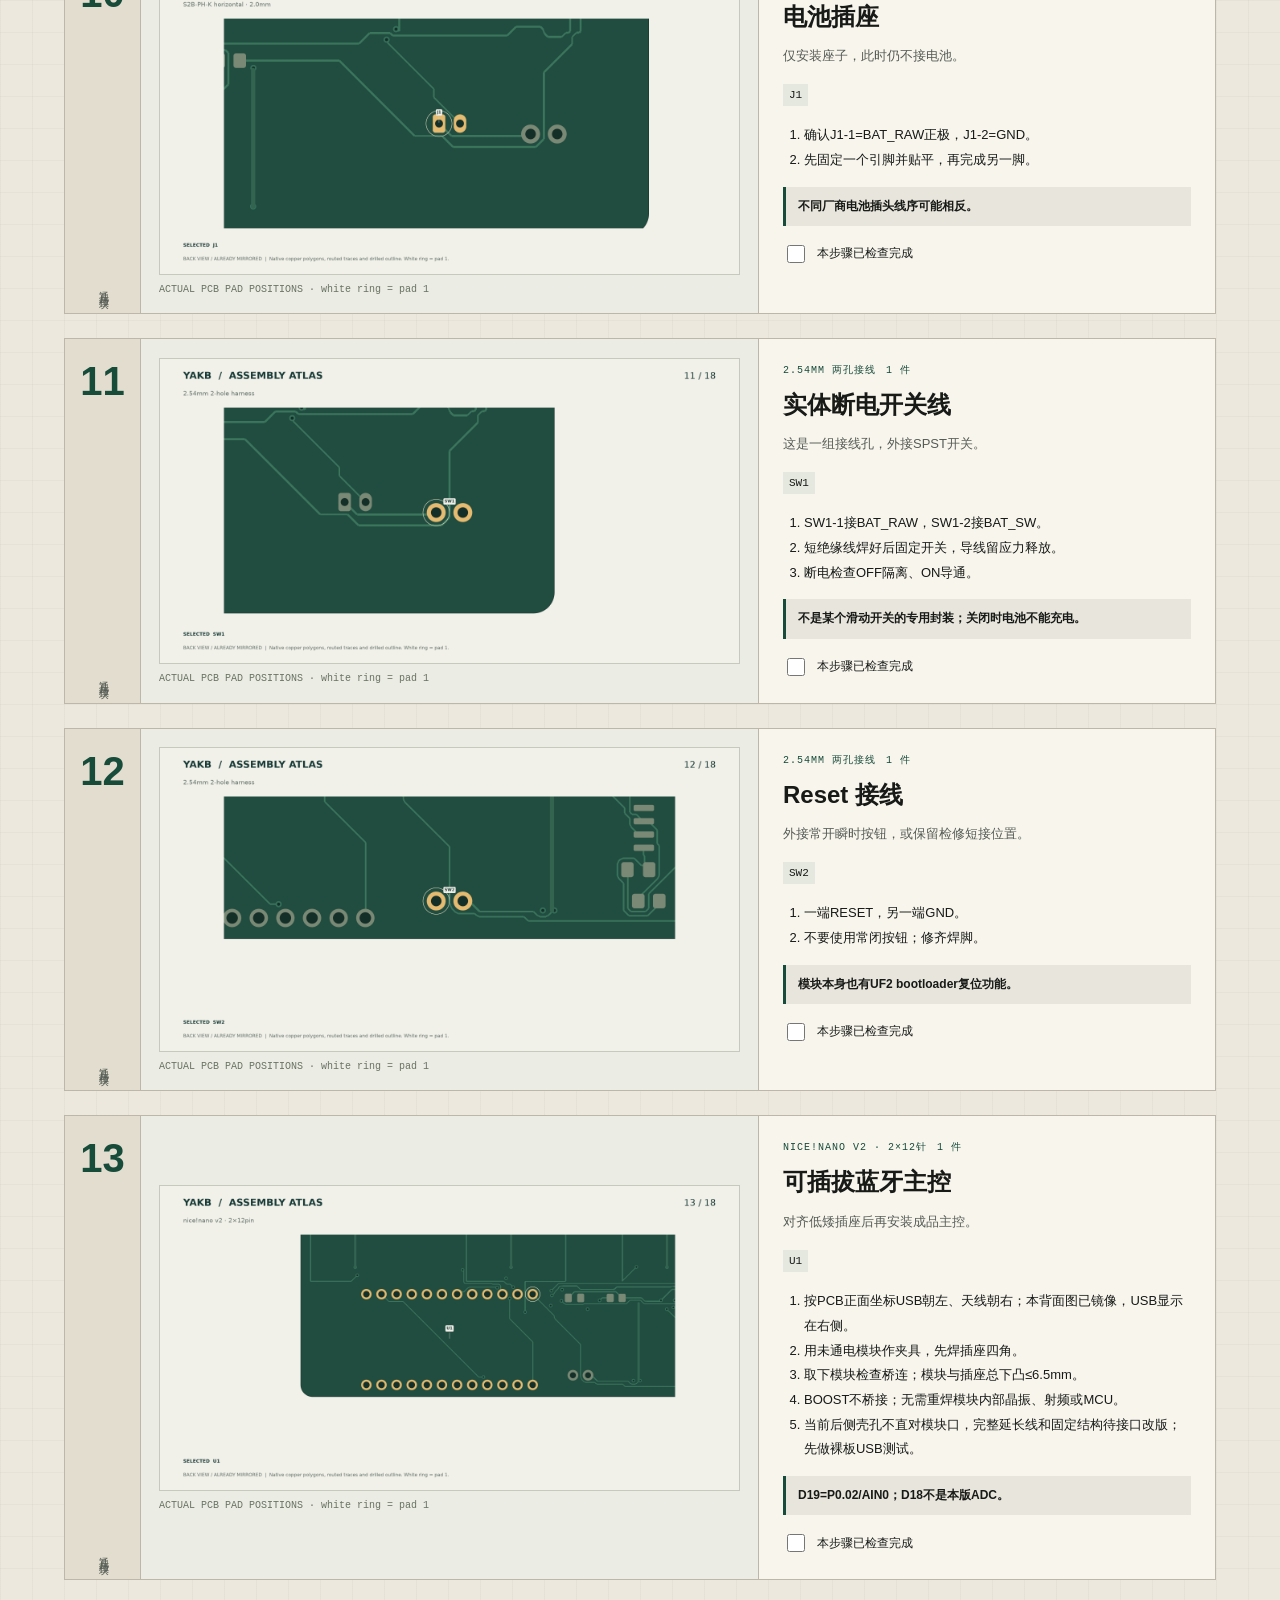
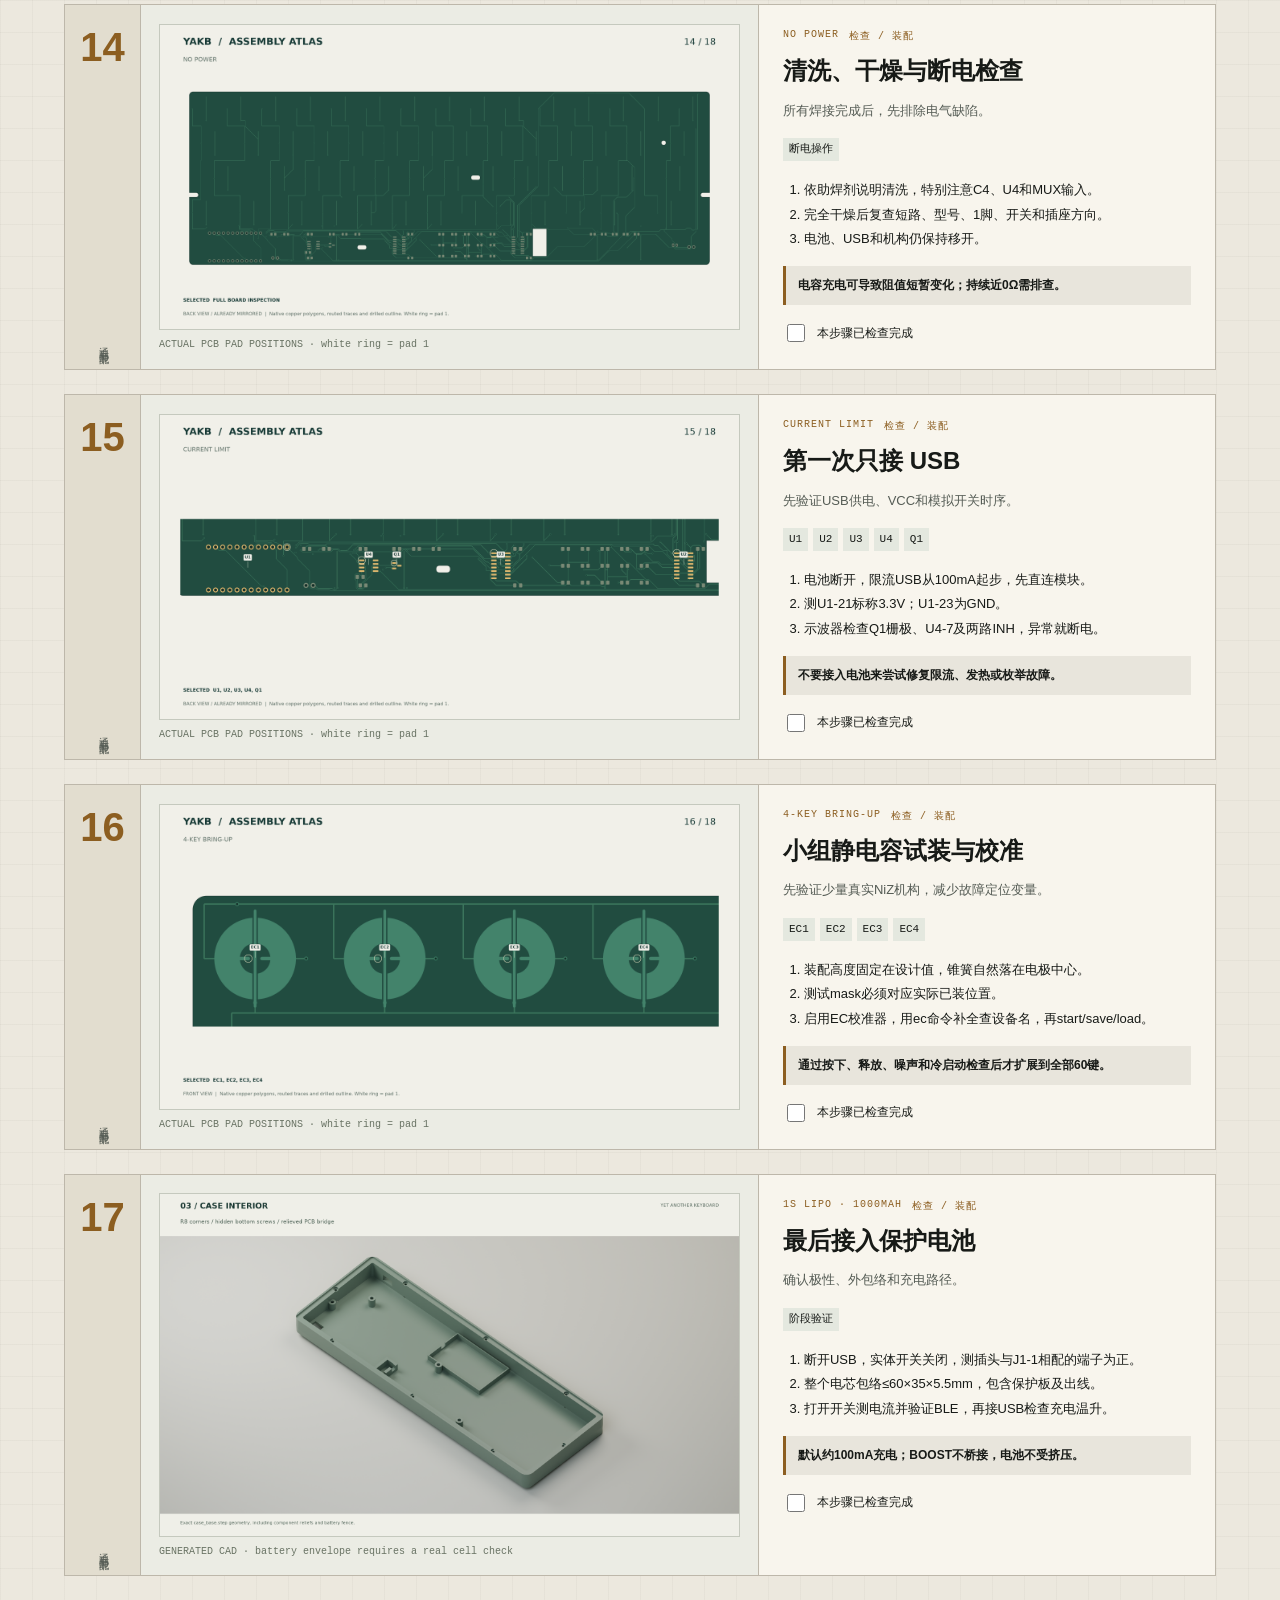
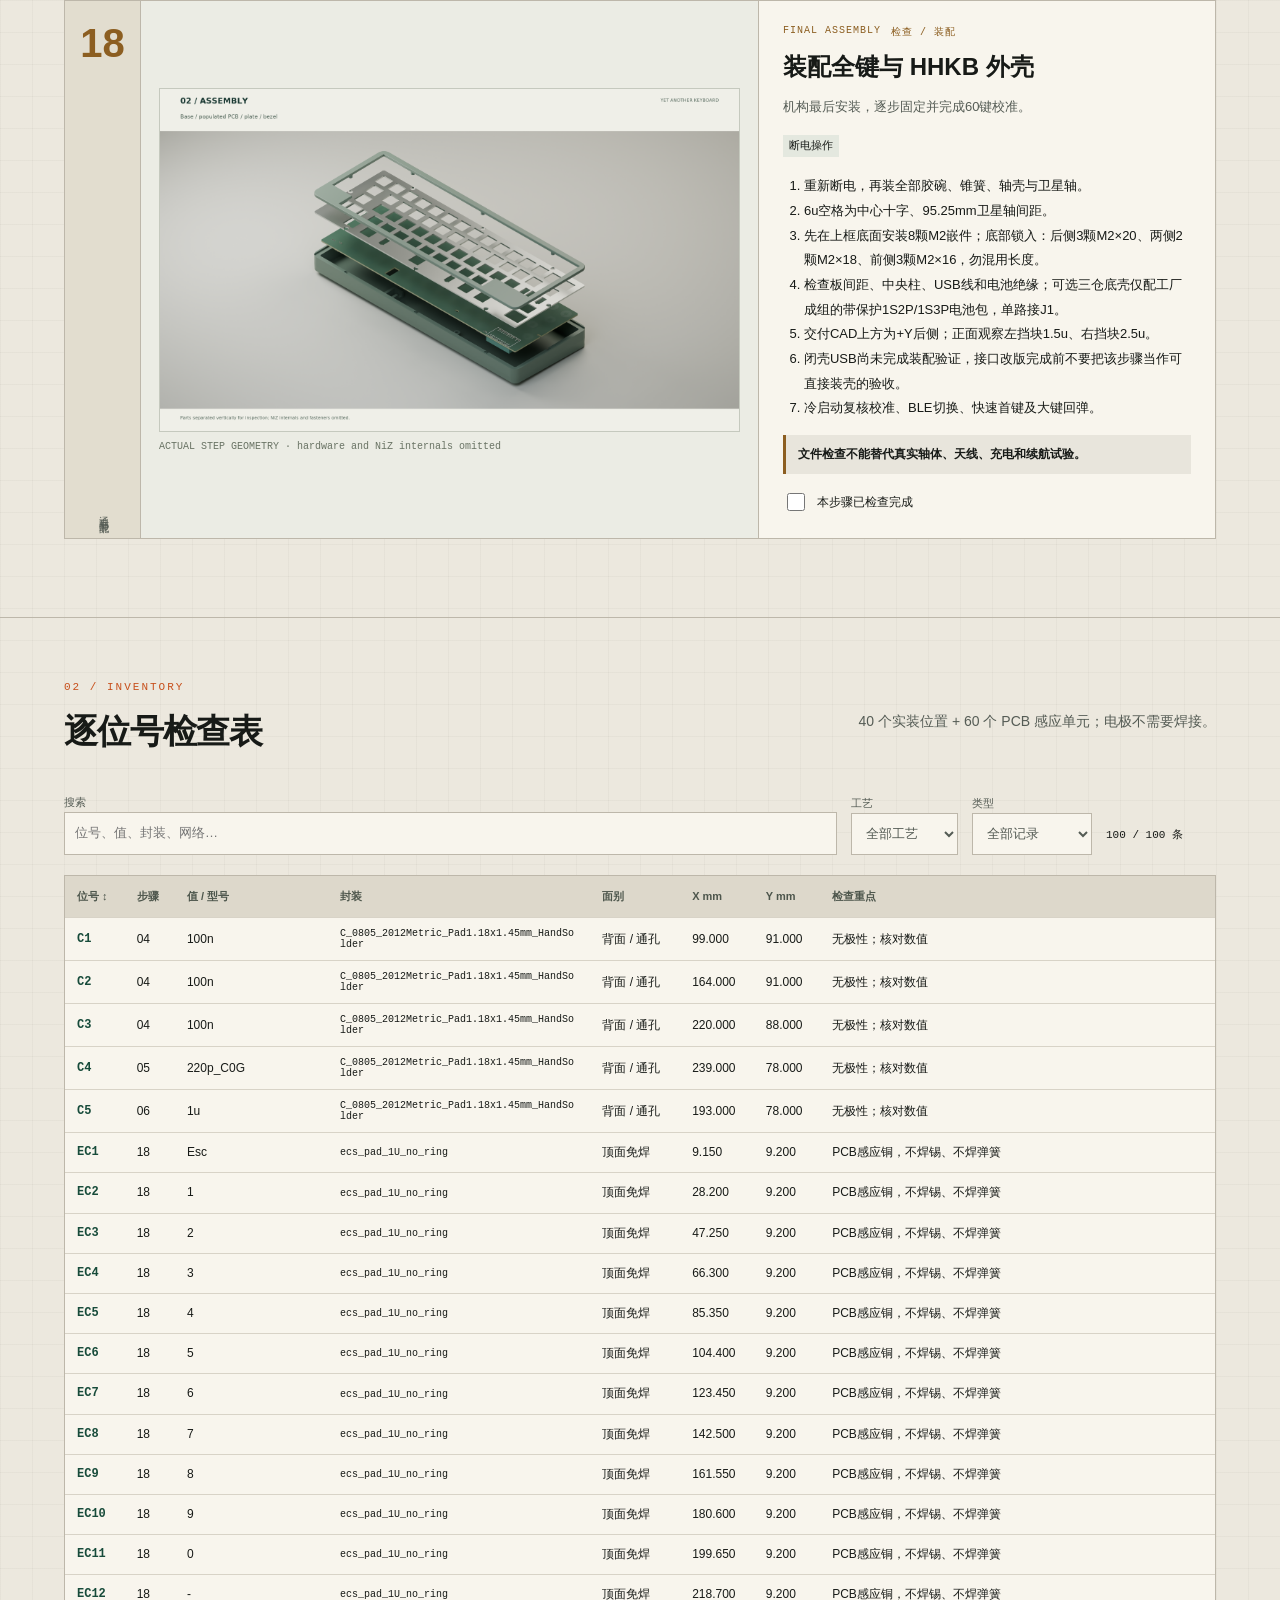
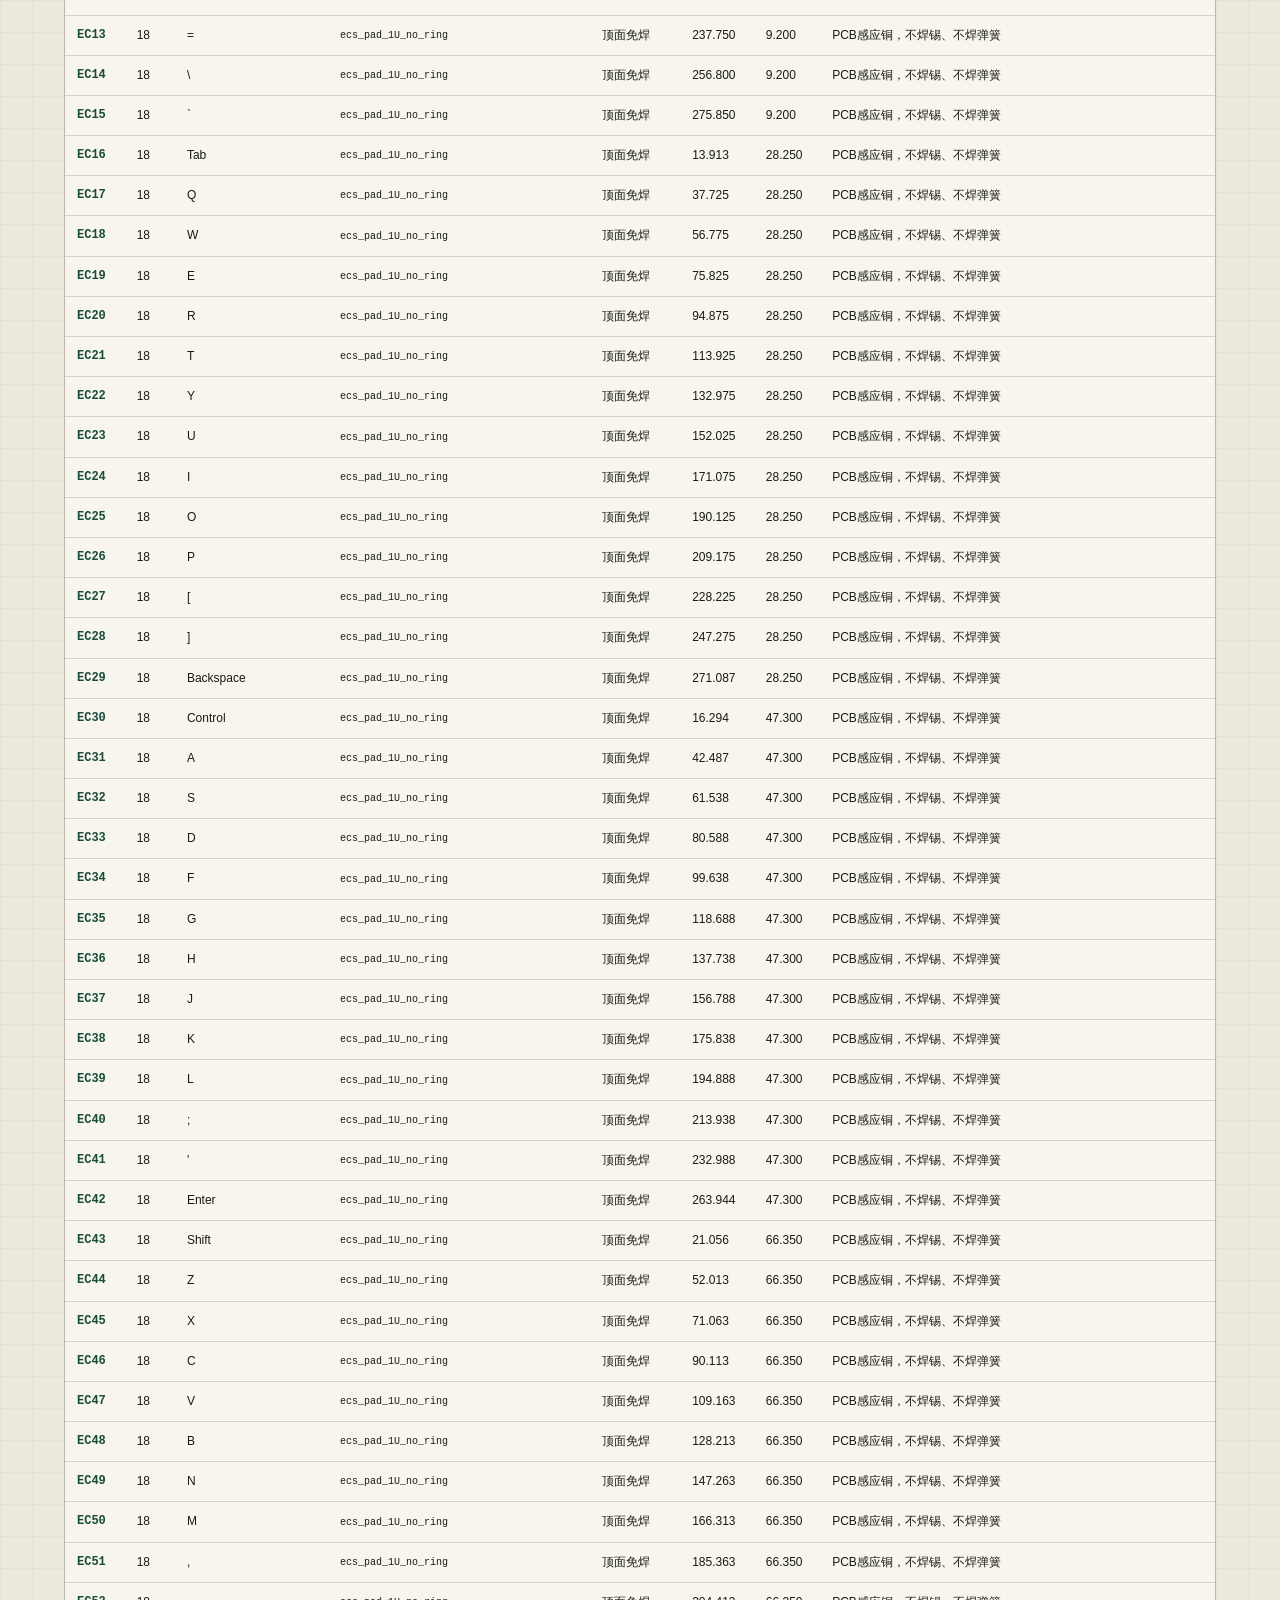
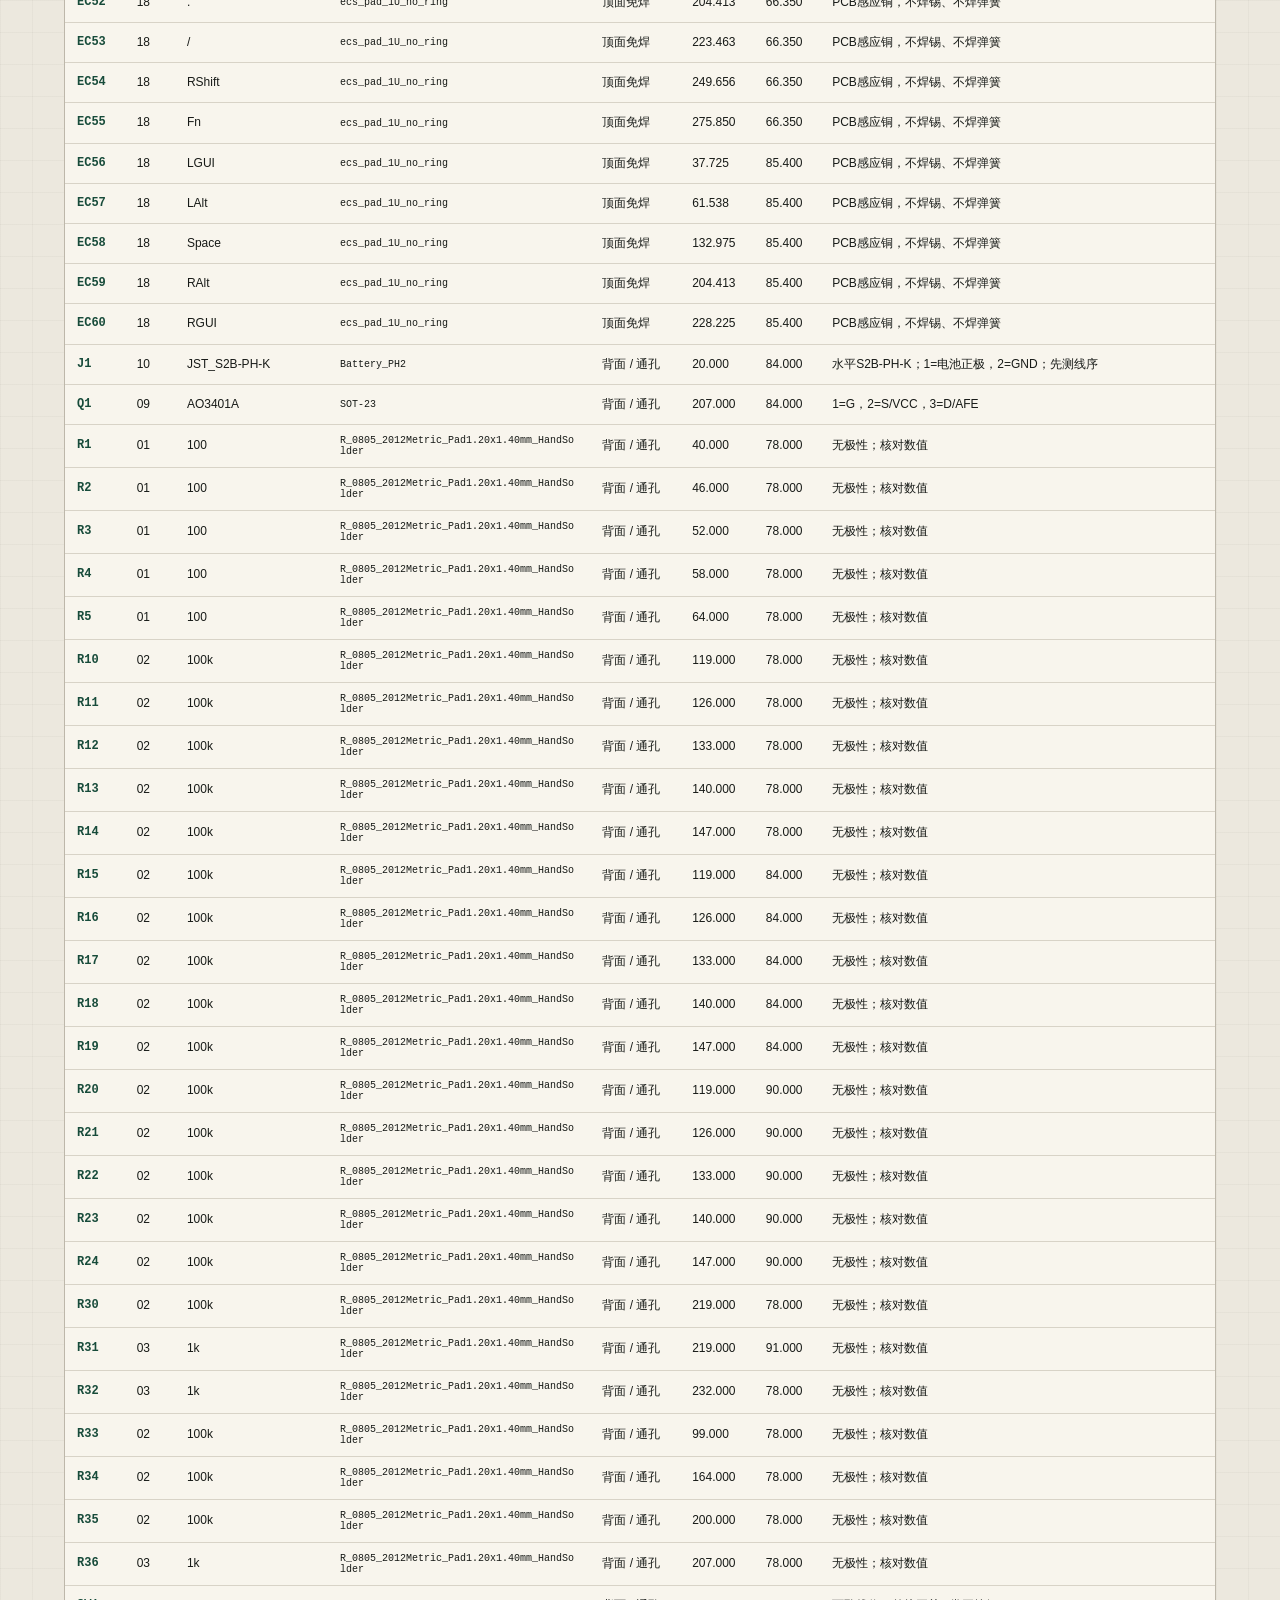
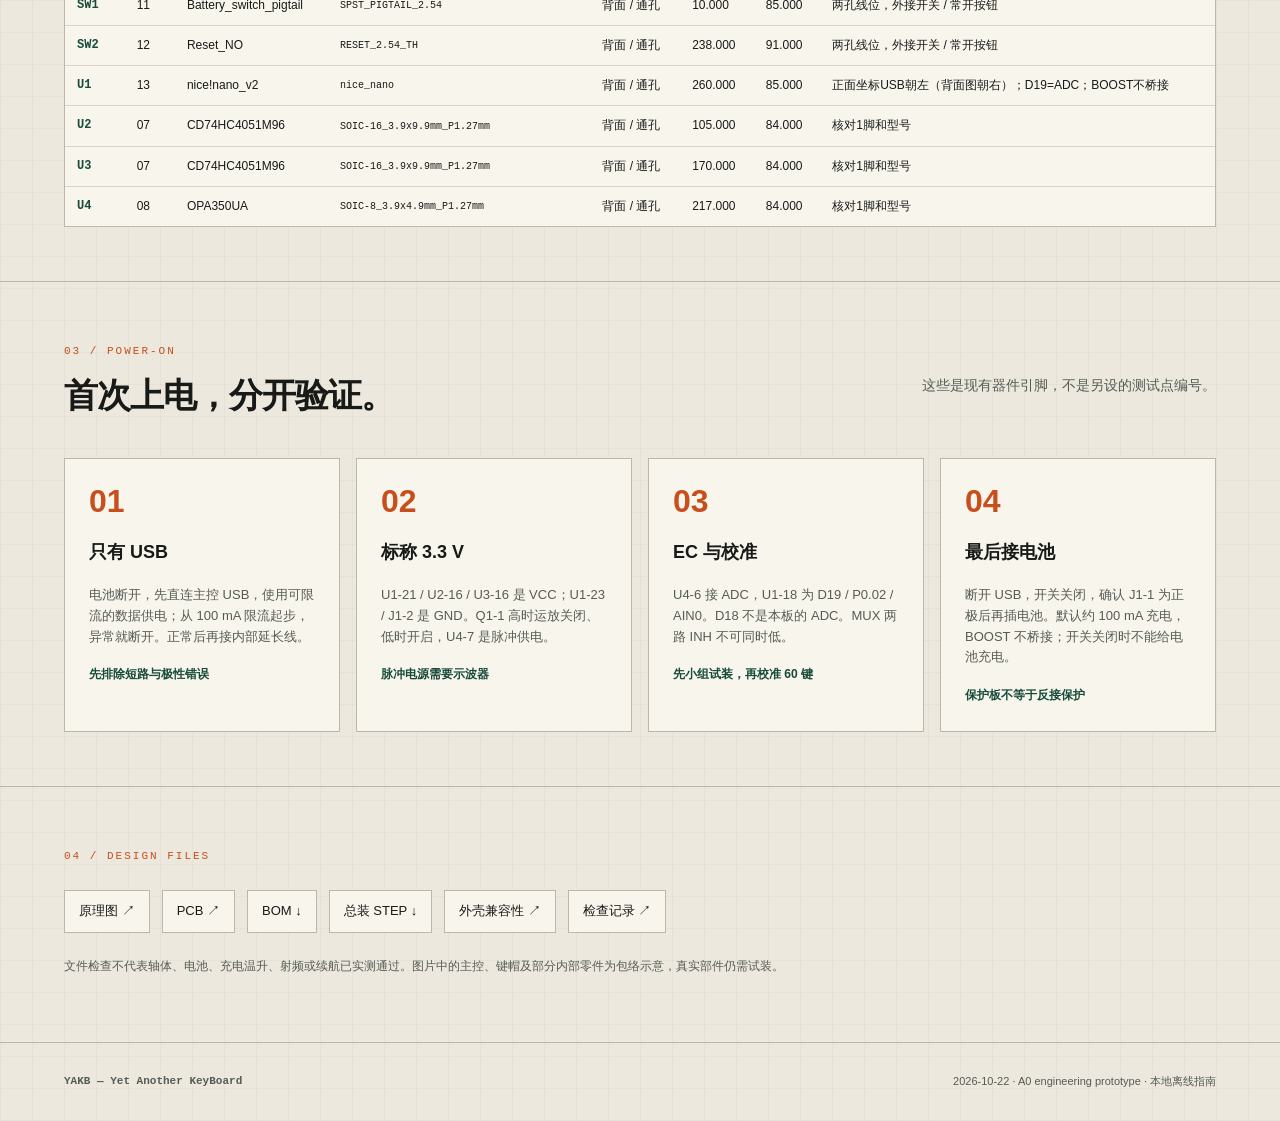
==== commit eaae23a2: "feat(hardware): move controller to modular rear USB carrier" ====
--- a/hardware/soldering/index.html
+++ b/hardware/soldering/index.html
@@ -2,6 +2,7 @@
 <html lang="zh-CN"><head><meta charset="utf-8"><meta name="viewport" content="width=device-width,initial-scale=1"><meta name="description" content="YAKB NiZ 静电容键盘 A0 的本地手焊工作台，包含18步顺序、实际PCB焊盘高亮、位号筛选和可保存的检查进度。"><title>YAKB — 手焊工作台</title><link rel="stylesheet" href="styles.css"><script src="data.js" defer></script><script src="app.js" defer></script></head>
 <body><a href="#workflow" class="skip">跳到焊接步骤</a>
 <header><a class="brand" href="#top"><span class="mark">YAKB</span><span><strong>手焊工作台</strong><small>Yet Another KeyBoard · A0</small></span></a><nav><a href="../../README.zh-CN.md">项目说明 ↗</a><a href="../../docs/soldering-guide.zh-CN.md">文字指南</a><a href="placement-checklist.csv" download>↓ CSV</a><button id="print" type="button">打印</button></nav></header>
+<aside class="b1-banner" style="padding:20px 5%;background:#e5d7ae;color:#173c32"><strong>当前 B1 使用独立主控；原主板 U1 不装 nice!nano。</strong> <a href="b1/index.html">打开 B1 焊接工作台 →</a> 本页保留 A0 参考顺序。</aside>
 <main id="top"><section class="hero"><div class="hero-copy"><div class="eyebrow"><i></i> NiZ ELECTROCAPACITIVE <span>工程原型 A0</span></div><h1>静电容，<br><em>照着图焊。</em></h1><p>成品蓝牙主控、SOIC 模拟前端、0805 阻容。先完成低矮元件和断电检查，再插主控；<strong>USB 验证通过后才接电池。</strong></p><div class="build-lock">固定 60 键 HHKB <b>6u · BLE / USB · nRF52840</b></div></div><aside class="hero-data"><div class="total"><span>40</span><small>个实装板位 / 接线位置</small></div><div class="metrics"><div><b>18</b><small>操作步骤</small></div><div><b>13</b><small>元件组</small></div><div><b>60</b><small>免焊感应单元</small></div></div><p>本页进度保存在当前浏览器。元件坐标与编号取自 KiCad；高亮图表示焊盘位置。<strong>尚未有实物焊接与续航验证。</strong></p></aside><nav class="phase-rail" id="phases" aria-label="按工艺筛选"></nav></section>
 <section class="band prerequisite"><span class="section-index">00 / BEFORE THE IRON</span><div><h2>先试片，再备料。</h2><p>确认 NiZ 卡扣、板厚、胶碗、锥簧和卫星轴；6u 空格须为中心十字、95.25 mm 卫星轴间距。感应电极不要上锡，电池不要放在焊接台上。</p><a href="../../mechanical/niz_fit_coupon.stl" download>下载 NiZ 试片 STL ↓</a></div></section>
 <section class="band" id="workflow"><div class="section-head"><div><span class="section-index">01 / SEQUENCE</span><h2>焊接与装配顺序</h2></div><div class="progress"><div>操作完成度 <strong id="progressText" aria-live="polite">0 / 18</strong></div><div class="track"><i id="bar"></i></div><button id="reset" type="button">重置进度</button></div></div><p class="view-note">背面图已镜像为实际焊接视角；坐标仍为 PCB 基准坐标。白圈标记 1 脚，0805 的 1 脚标记不代表有极性。点击图片可放大。</p><div id="steps"></div><noscript><p>启用 JavaScript 可显示交互步骤。也可直接阅读上方链接的完整文字指南。</p></noscript></section>
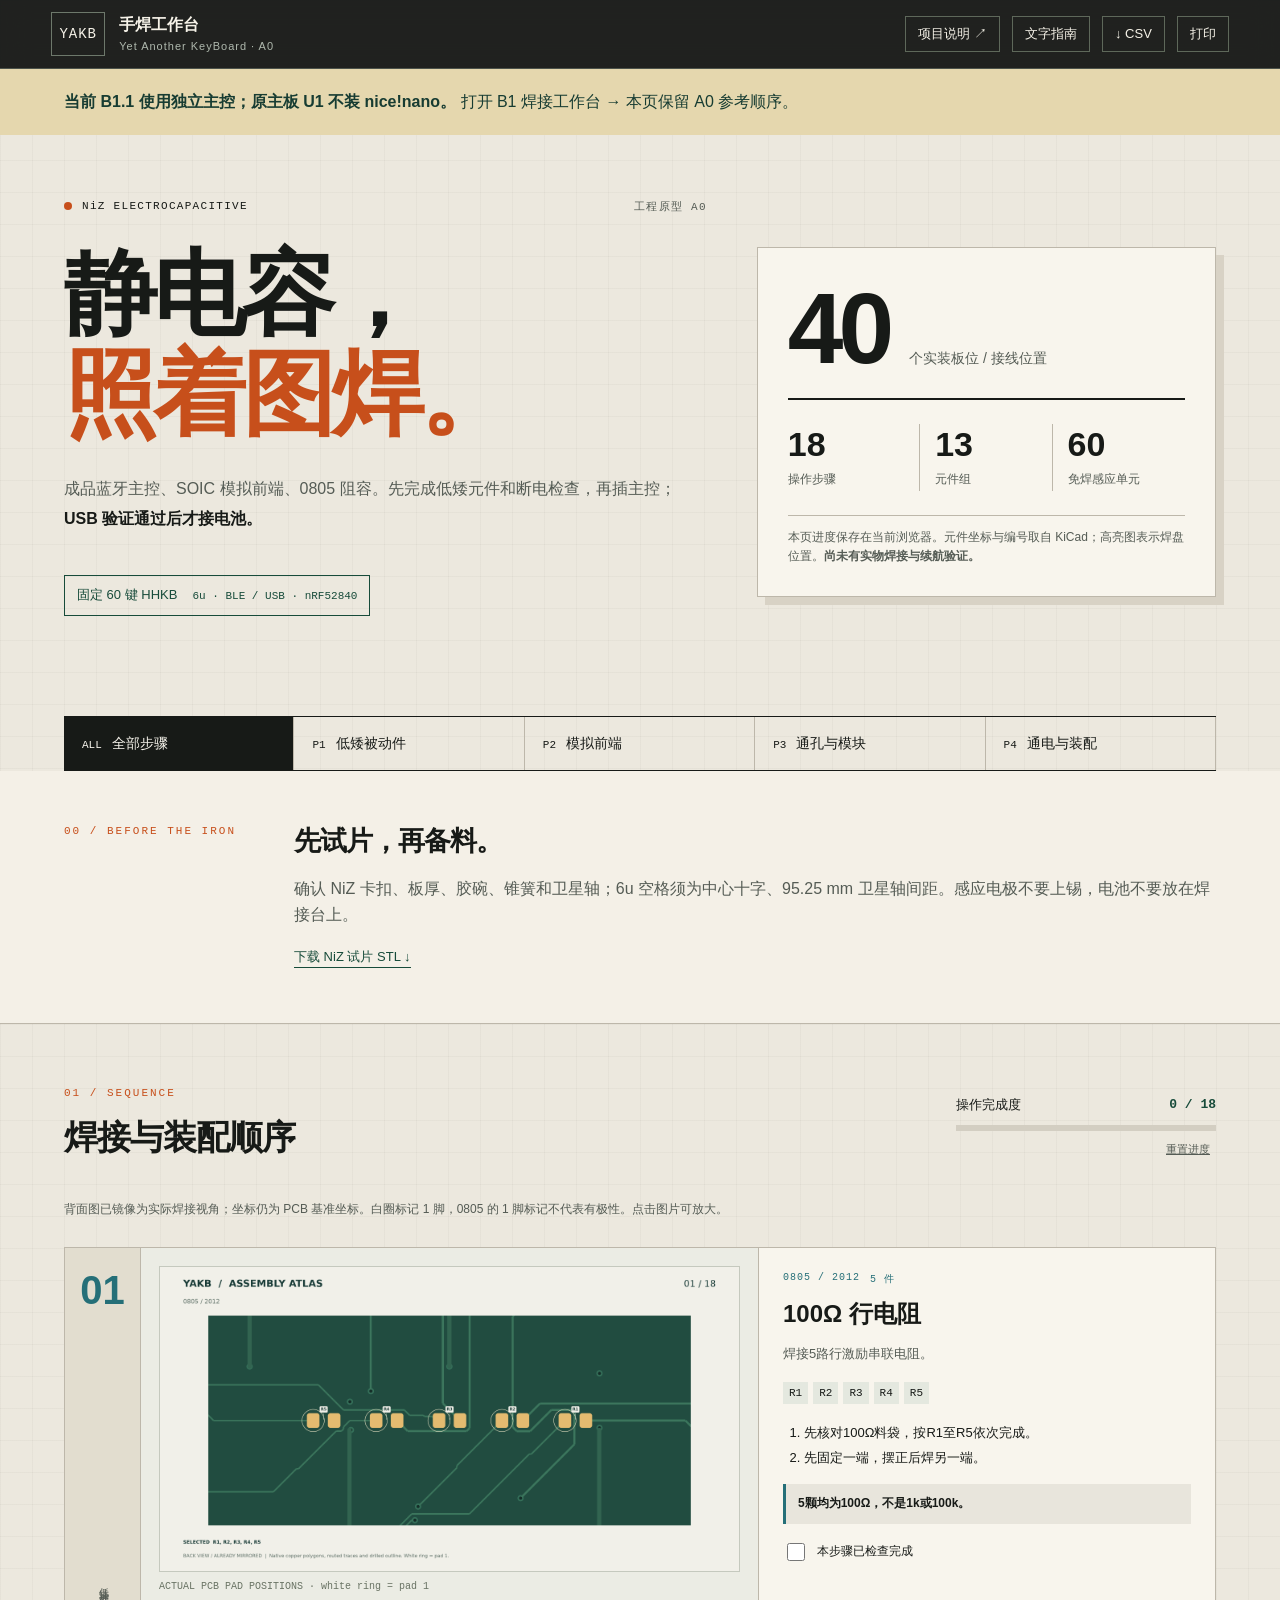
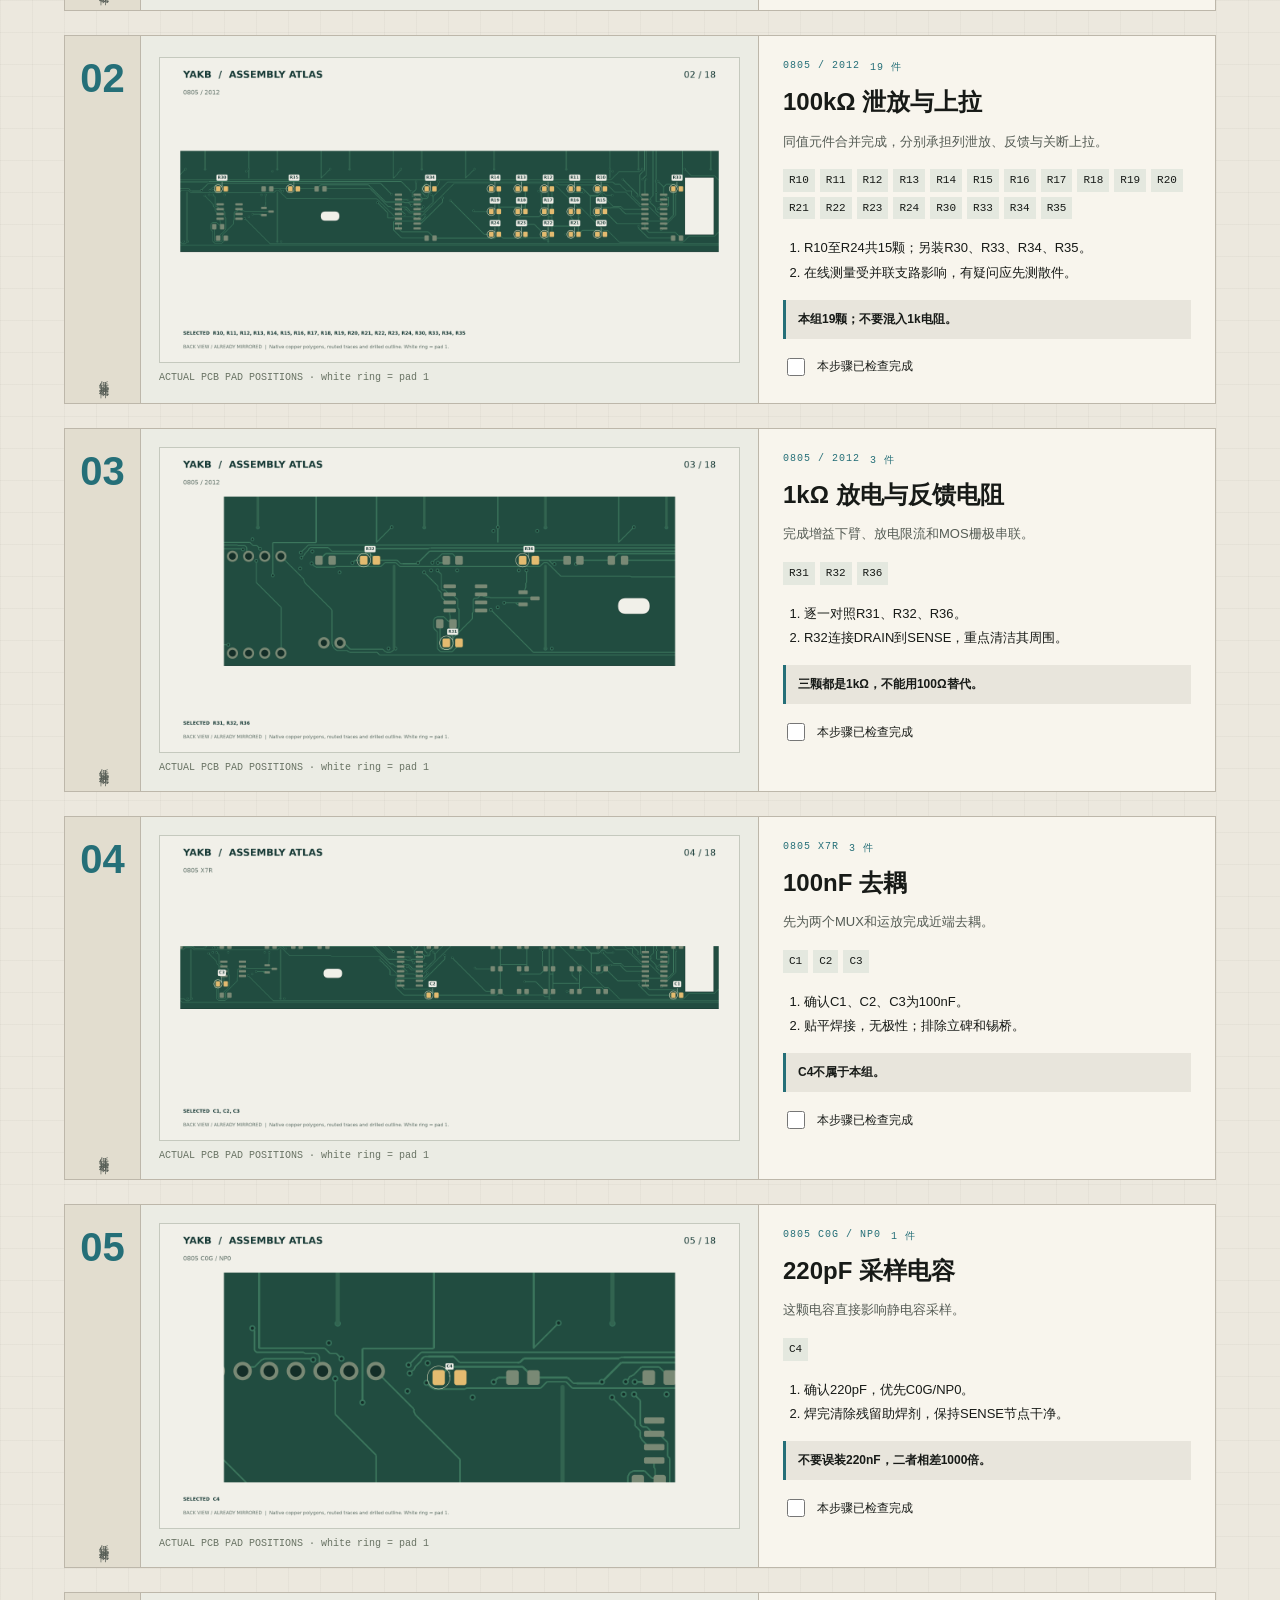
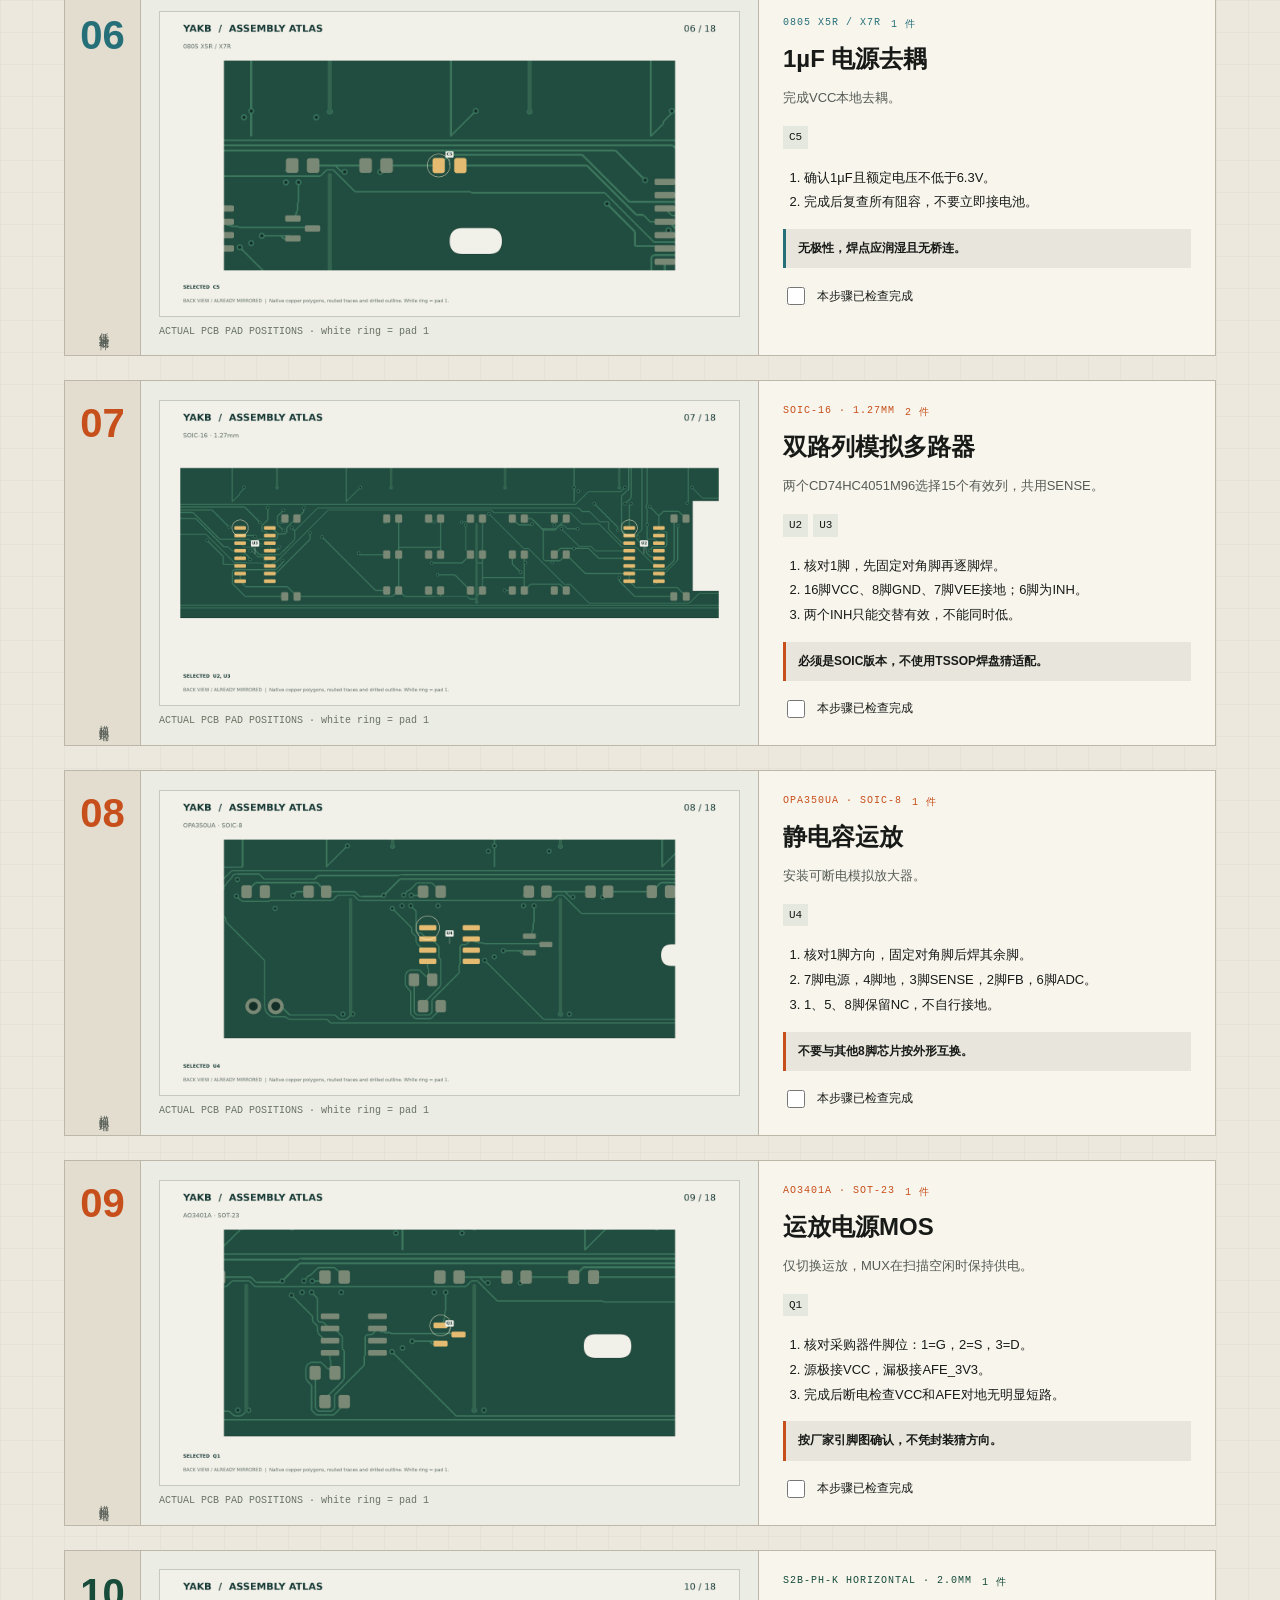
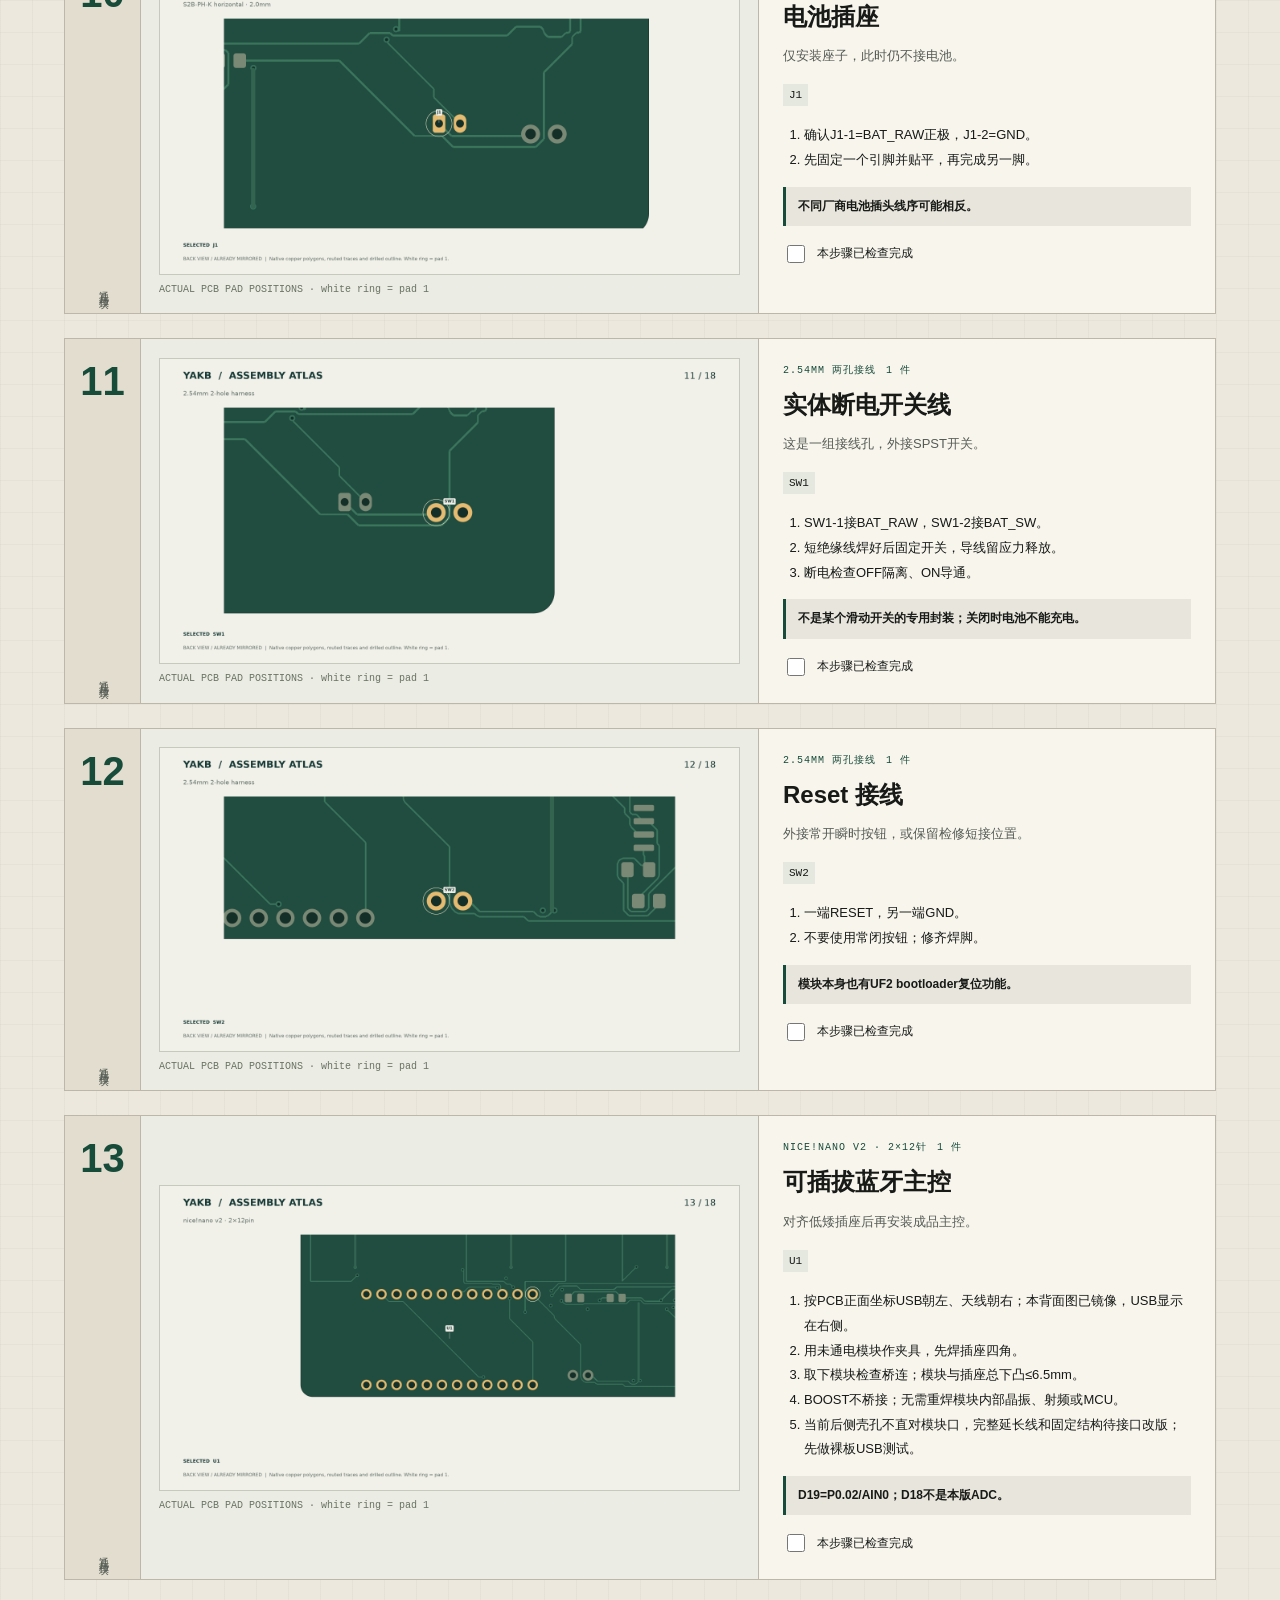
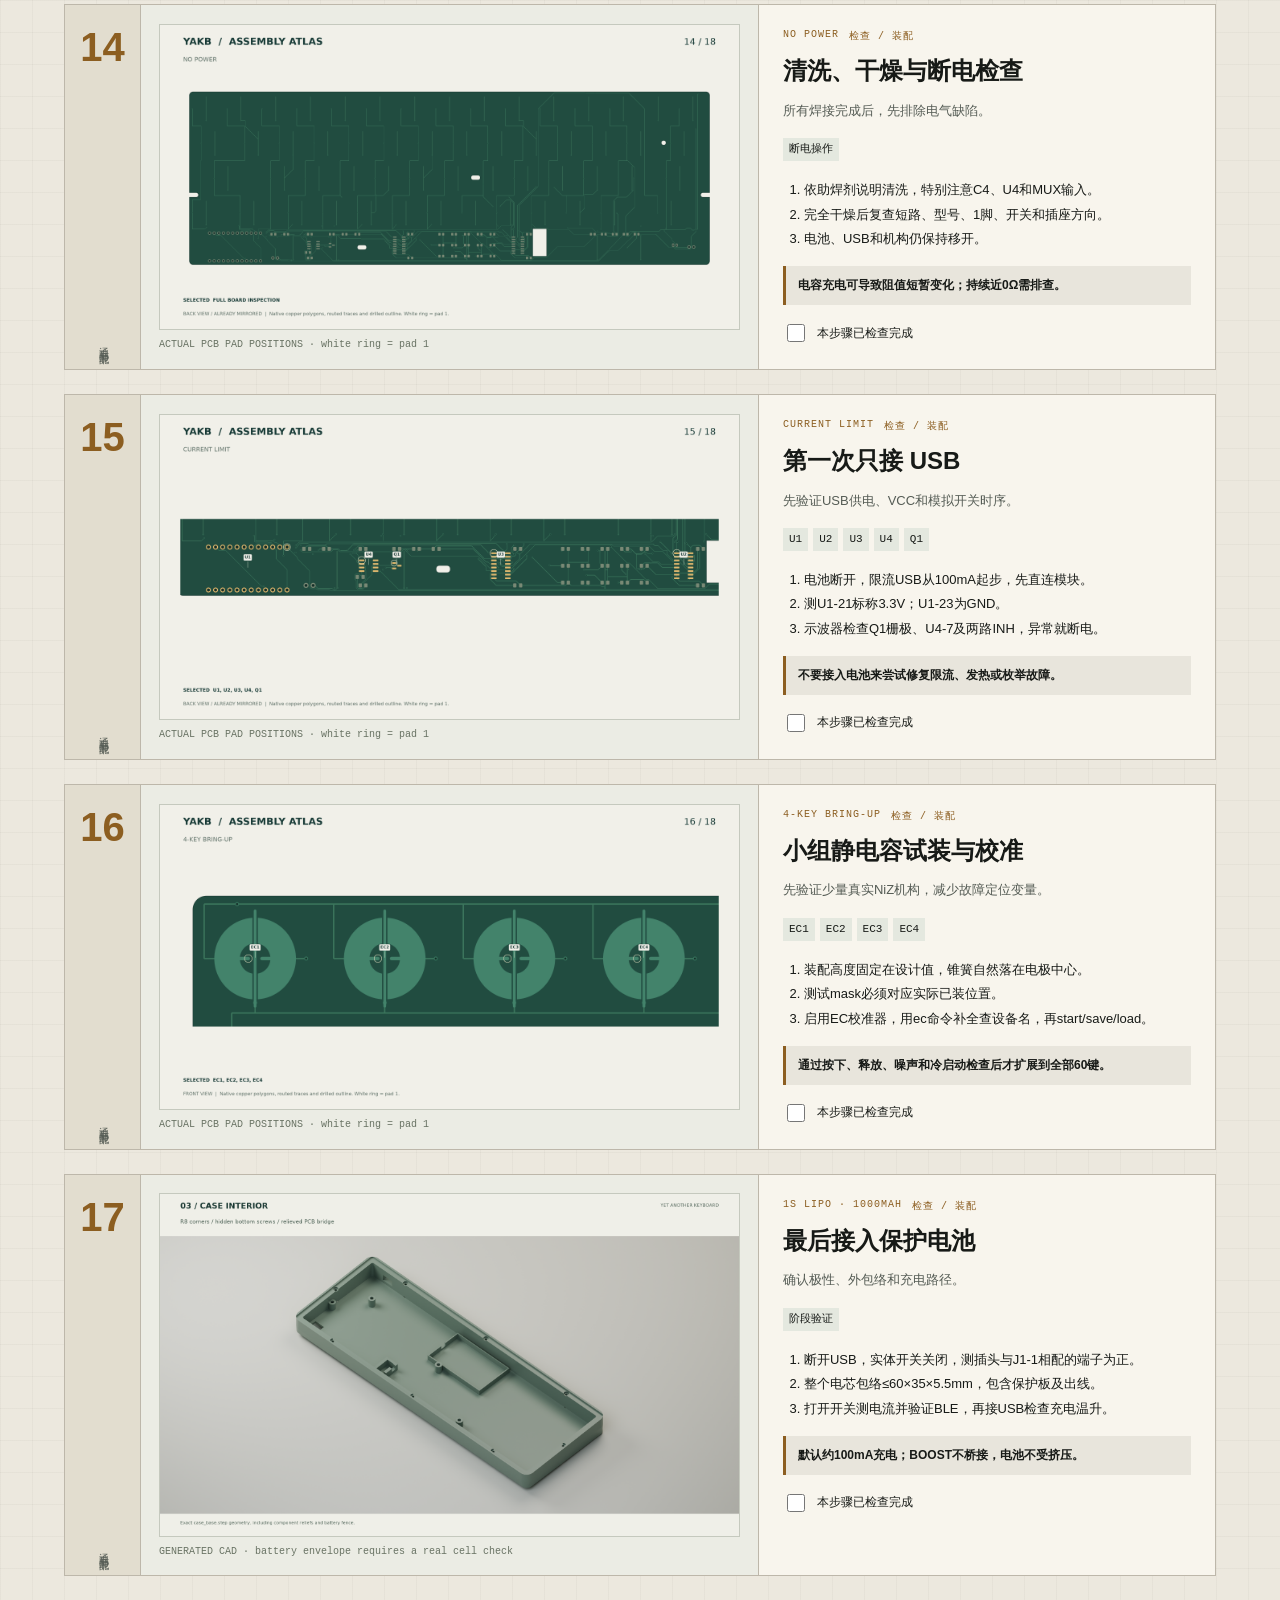
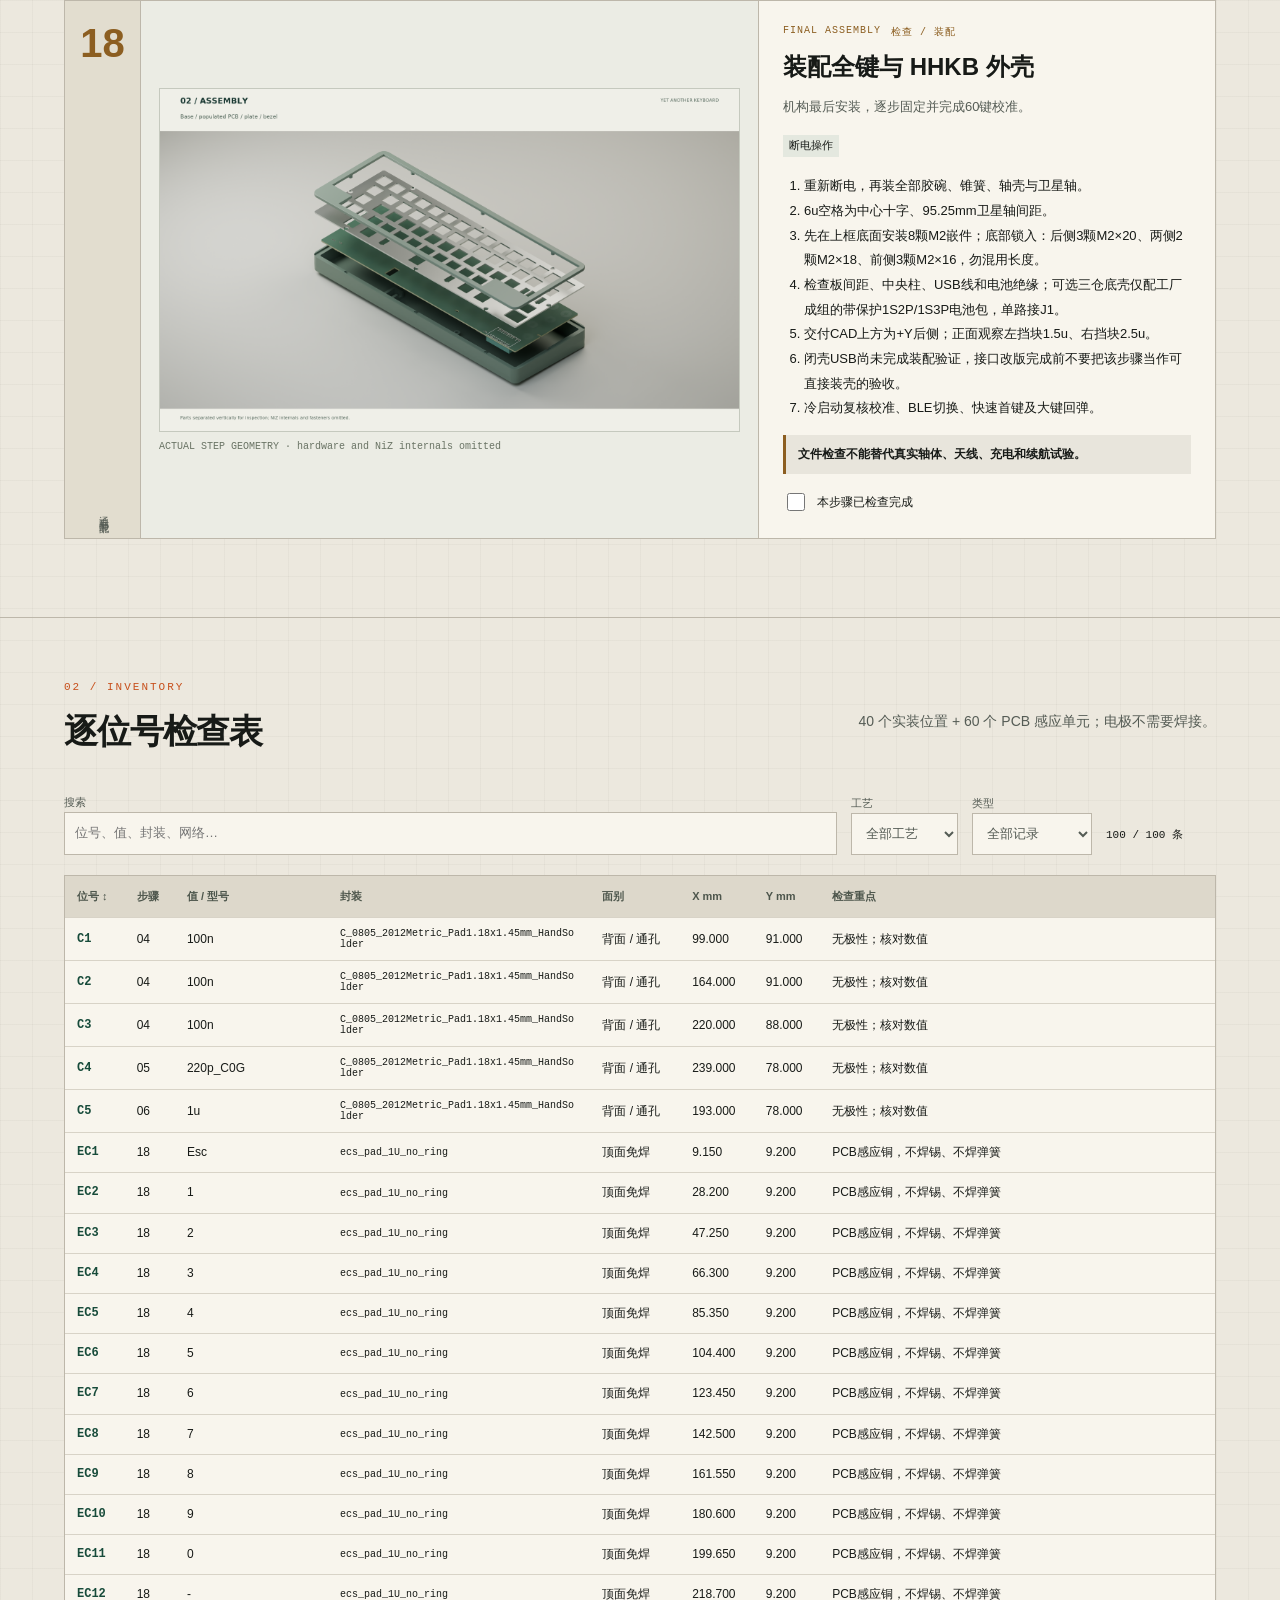
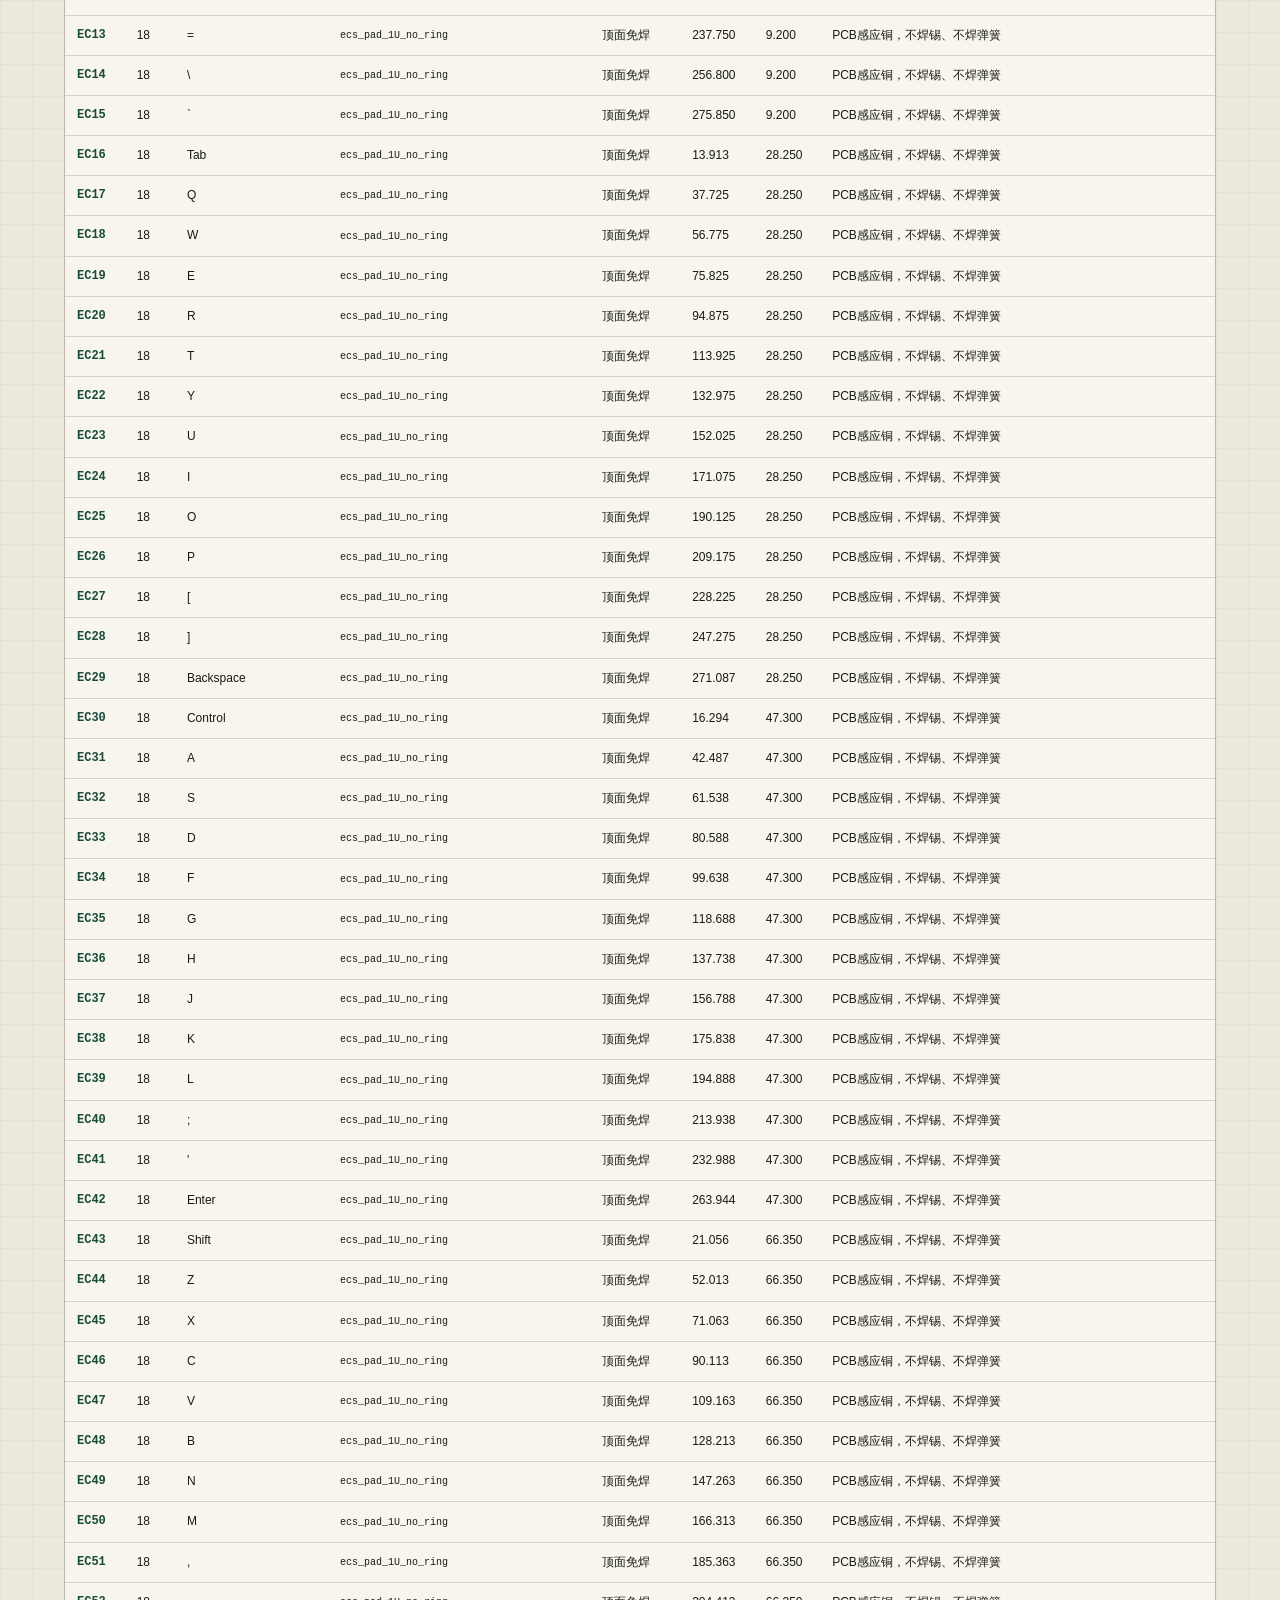
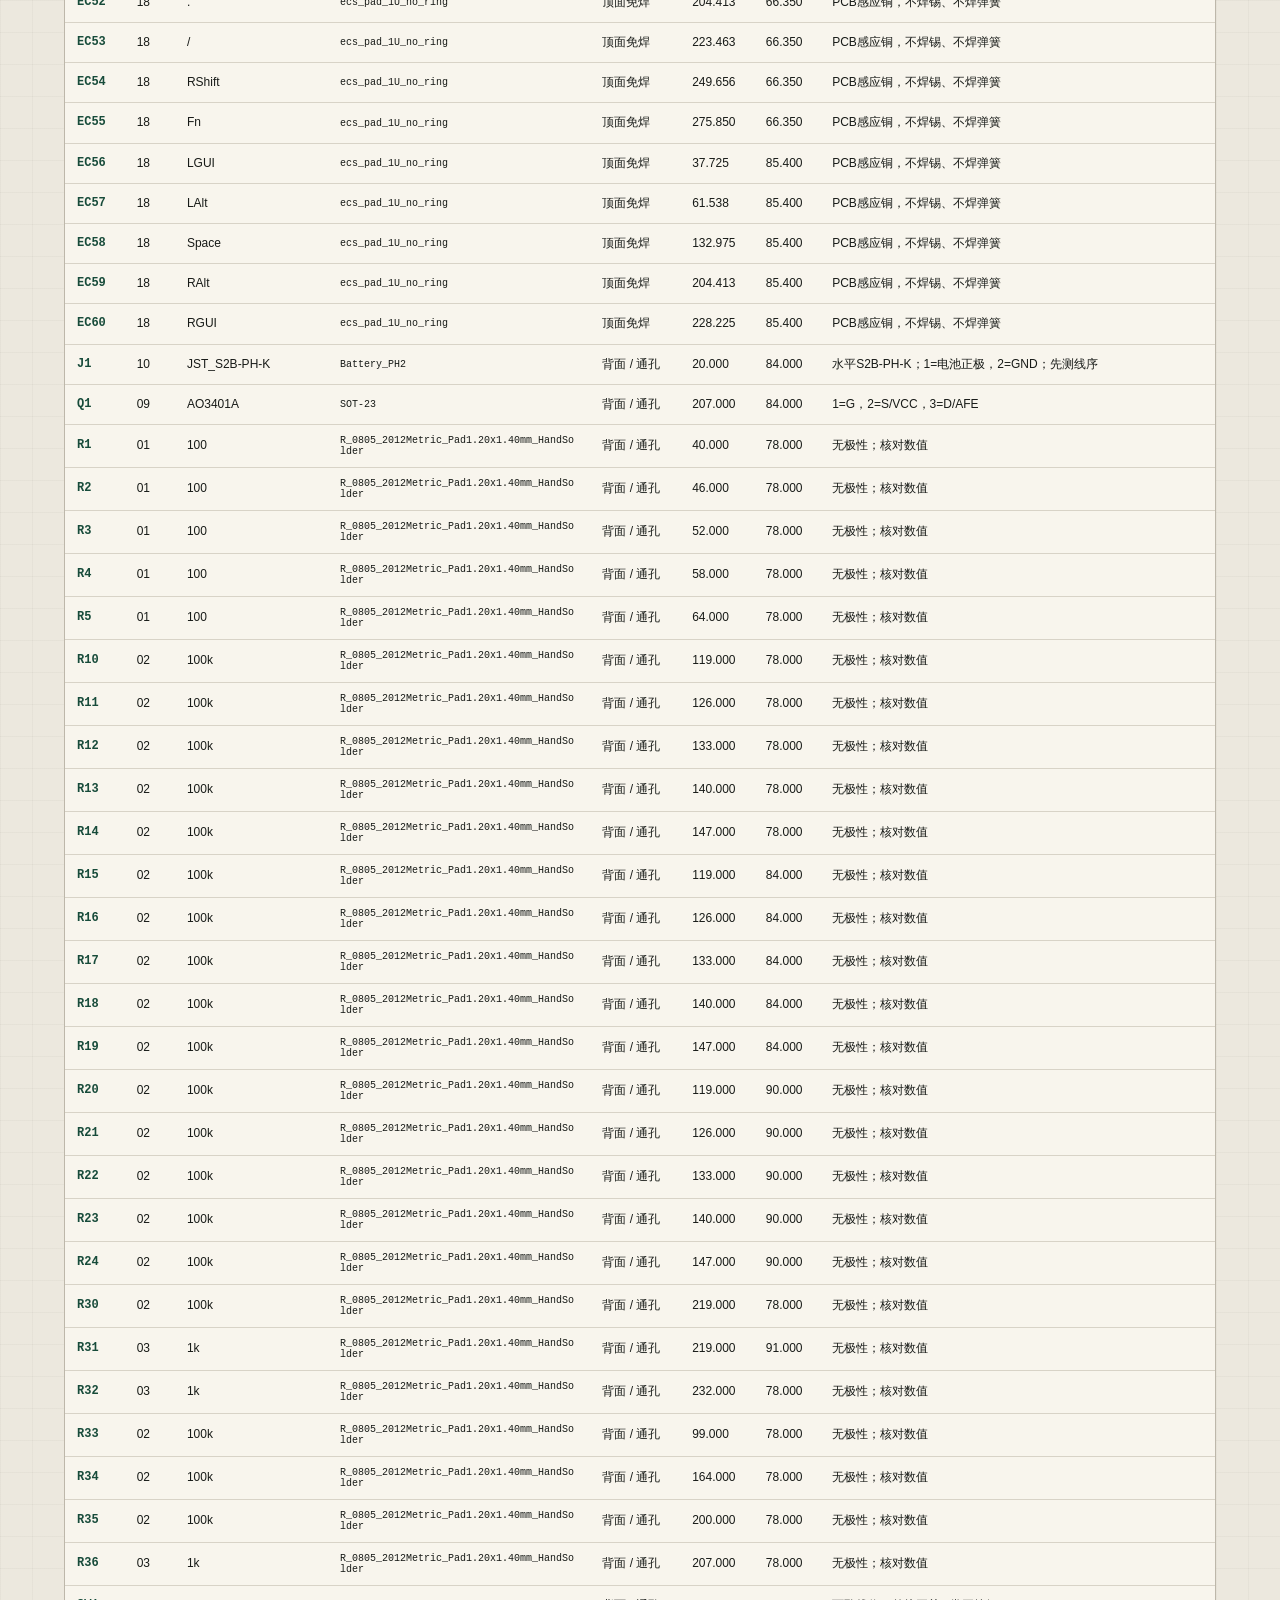
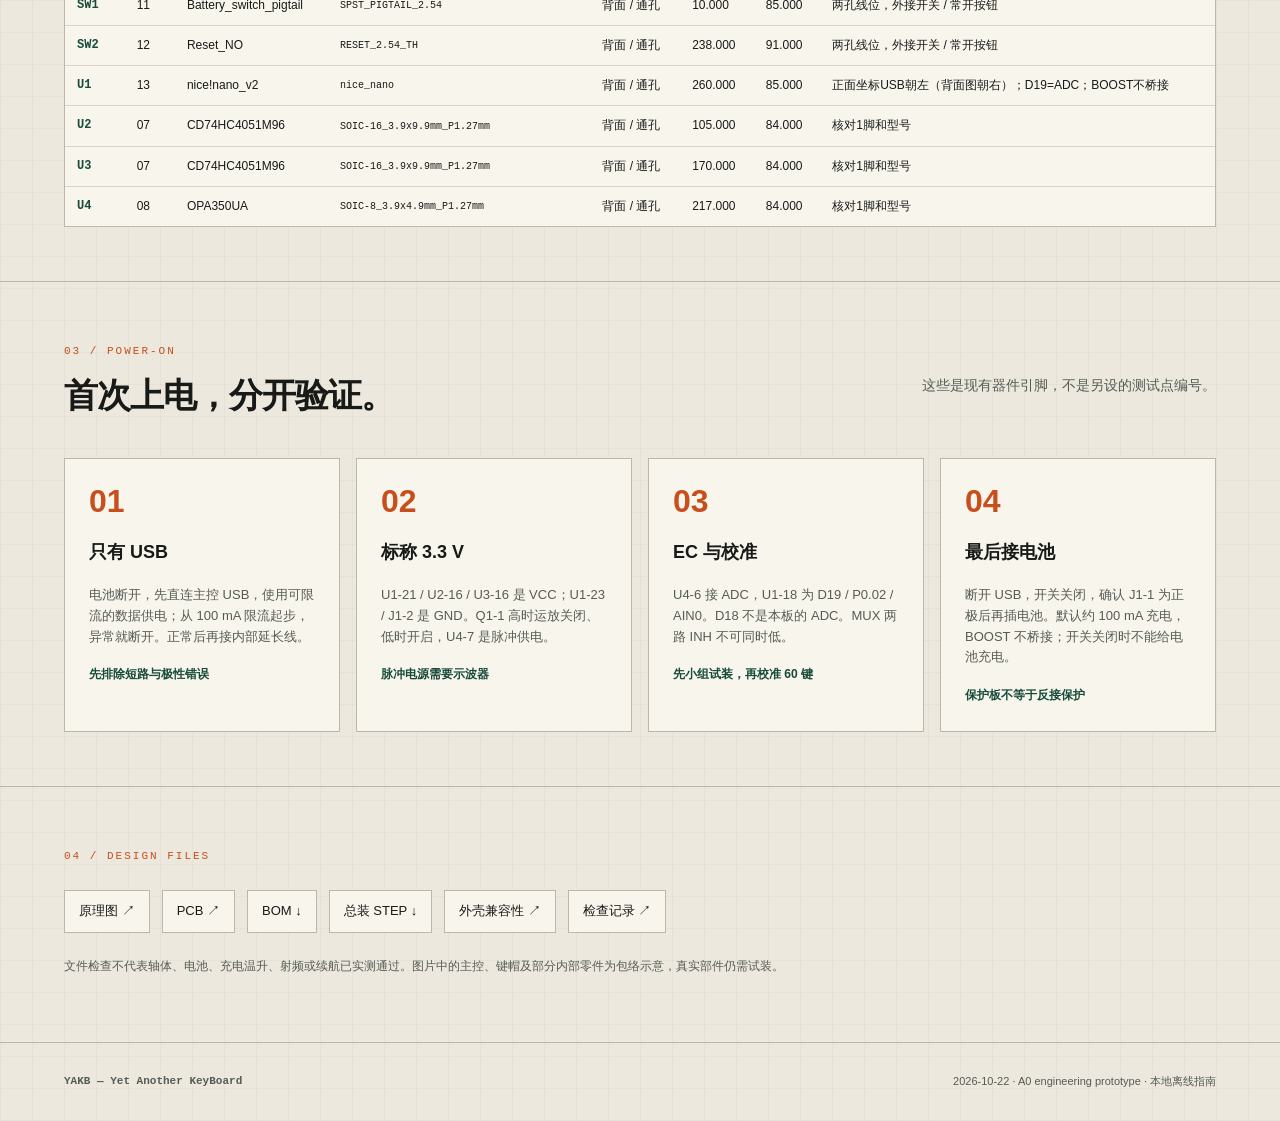
==== commit 04b54e04: "fix(hardware): correct FPC mating geometry and add fit coupons" ====
--- a/hardware/soldering/index.html
+++ b/hardware/soldering/index.html
@@ -2,7 +2,7 @@
 <html lang="zh-CN"><head><meta charset="utf-8"><meta name="viewport" content="width=device-width,initial-scale=1"><meta name="description" content="YAKB NiZ 静电容键盘 A0 的本地手焊工作台，包含18步顺序、实际PCB焊盘高亮、位号筛选和可保存的检查进度。"><title>YAKB — 手焊工作台</title><link rel="stylesheet" href="styles.css"><script src="data.js" defer></script><script src="app.js" defer></script></head>
 <body><a href="#workflow" class="skip">跳到焊接步骤</a>
 <header><a class="brand" href="#top"><span class="mark">YAKB</span><span><strong>手焊工作台</strong><small>Yet Another KeyBoard · A0</small></span></a><nav><a href="../../README.zh-CN.md">项目说明 ↗</a><a href="../../docs/soldering-guide.zh-CN.md">文字指南</a><a href="placement-checklist.csv" download>↓ CSV</a><button id="print" type="button">打印</button></nav></header>
-<aside class="b1-banner" style="padding:20px 5%;background:#e5d7ae;color:#173c32"><strong>当前 B1 使用独立主控；原主板 U1 不装 nice!nano。</strong> <a href="b1/index.html">打开 B1 焊接工作台 →</a> 本页保留 A0 参考顺序。</aside>
+<aside class="b1-banner" style="padding:20px 5%;background:#e5d7ae;color:#173c32"><strong>当前 B1.1 使用独立主控；原主板 U1 不装 nice!nano。</strong> <a href="b1/index.html">打开 B1 焊接工作台 →</a> 本页保留 A0 参考顺序。</aside>
 <main id="top"><section class="hero"><div class="hero-copy"><div class="eyebrow"><i></i> NiZ ELECTROCAPACITIVE <span>工程原型 A0</span></div><h1>静电容，<br><em>照着图焊。</em></h1><p>成品蓝牙主控、SOIC 模拟前端、0805 阻容。先完成低矮元件和断电检查，再插主控；<strong>USB 验证通过后才接电池。</strong></p><div class="build-lock">固定 60 键 HHKB <b>6u · BLE / USB · nRF52840</b></div></div><aside class="hero-data"><div class="total"><span>40</span><small>个实装板位 / 接线位置</small></div><div class="metrics"><div><b>18</b><small>操作步骤</small></div><div><b>13</b><small>元件组</small></div><div><b>60</b><small>免焊感应单元</small></div></div><p>本页进度保存在当前浏览器。元件坐标与编号取自 KiCad；高亮图表示焊盘位置。<strong>尚未有实物焊接与续航验证。</strong></p></aside><nav class="phase-rail" id="phases" aria-label="按工艺筛选"></nav></section>
 <section class="band prerequisite"><span class="section-index">00 / BEFORE THE IRON</span><div><h2>先试片，再备料。</h2><p>确认 NiZ 卡扣、板厚、胶碗、锥簧和卫星轴；6u 空格须为中心十字、95.25 mm 卫星轴间距。感应电极不要上锡，电池不要放在焊接台上。</p><a href="../../mechanical/niz_fit_coupon.stl" download>下载 NiZ 试片 STL ↓</a></div></section>
 <section class="band" id="workflow"><div class="section-head"><div><span class="section-index">01 / SEQUENCE</span><h2>焊接与装配顺序</h2></div><div class="progress"><div>操作完成度 <strong id="progressText" aria-live="polite">0 / 18</strong></div><div class="track"><i id="bar"></i></div><button id="reset" type="button">重置进度</button></div></div><p class="view-note">背面图已镜像为实际焊接视角；坐标仍为 PCB 基准坐标。白圈标记 1 脚，0805 的 1 脚标记不代表有极性。点击图片可放大。</p><div id="steps"></div><noscript><p>启用 JavaScript 可显示交互步骤。也可直接阅读上方链接的完整文字指南。</p></noscript></section>
